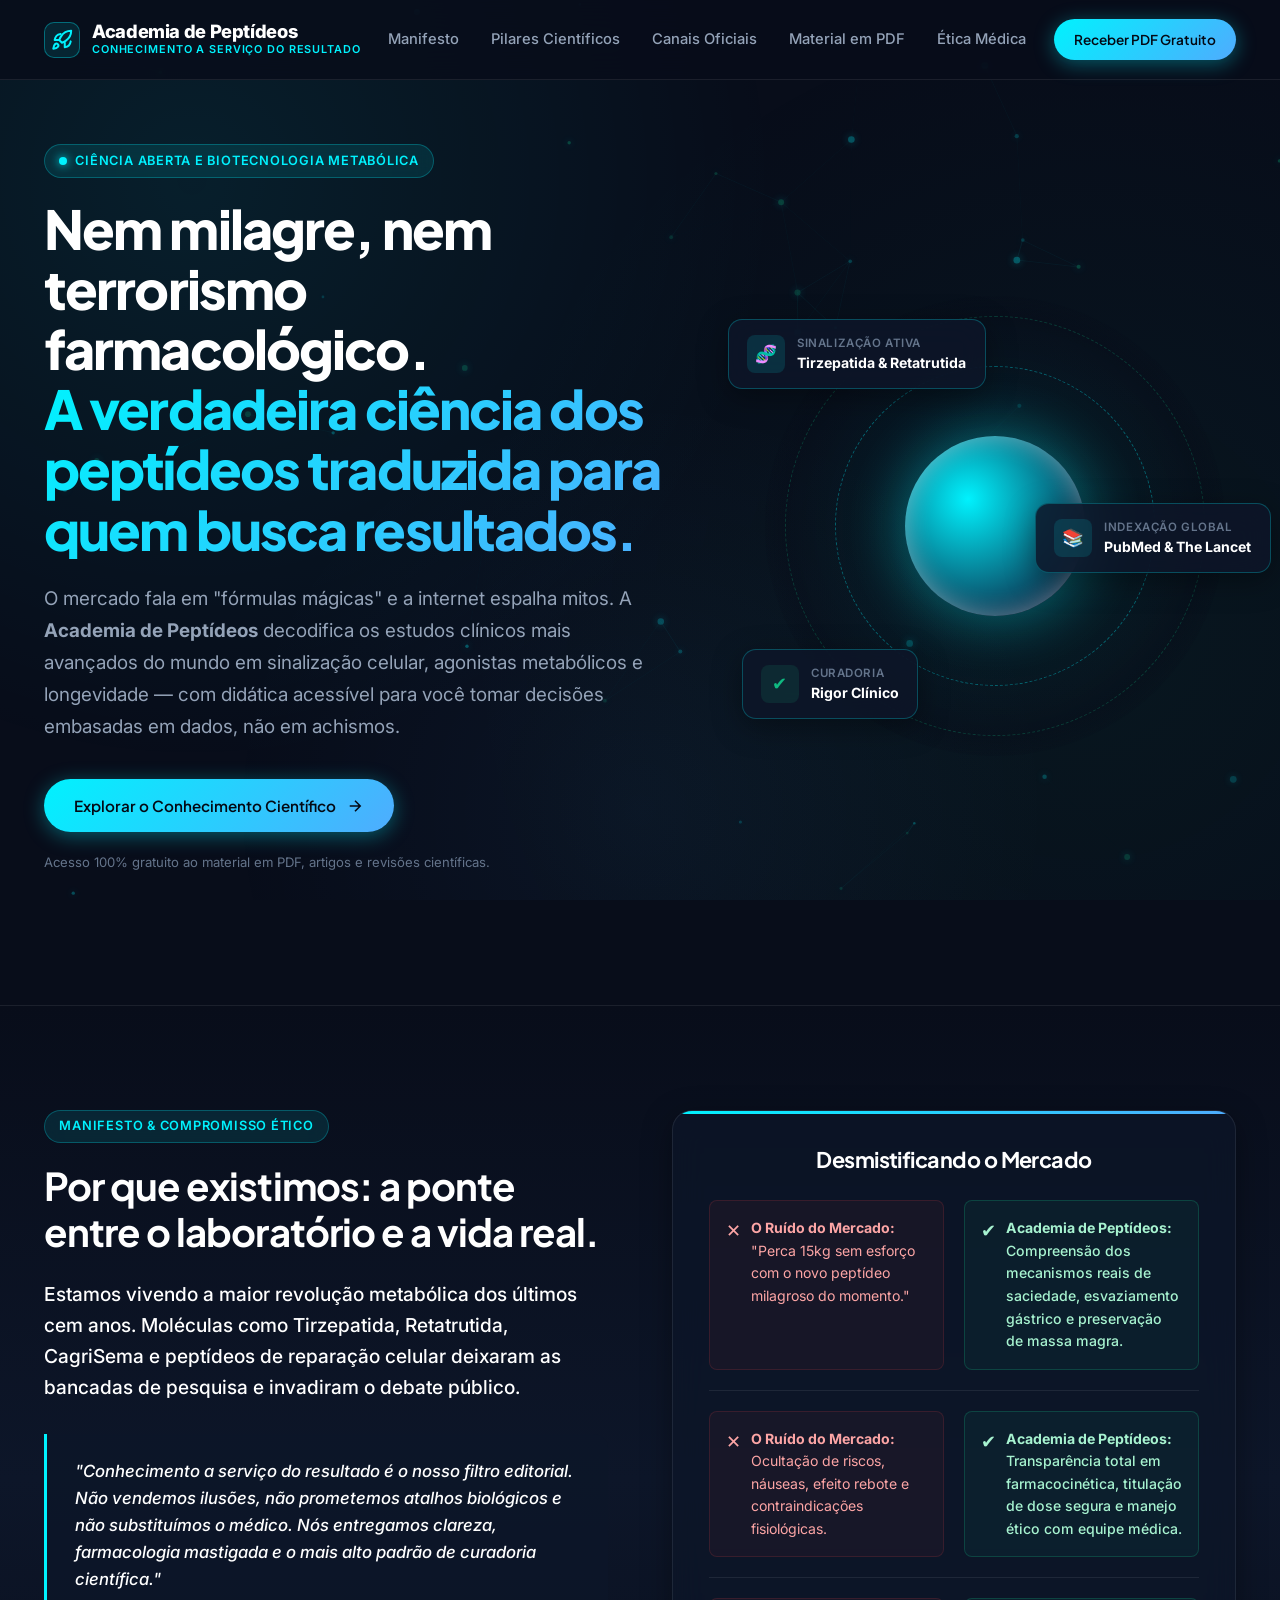
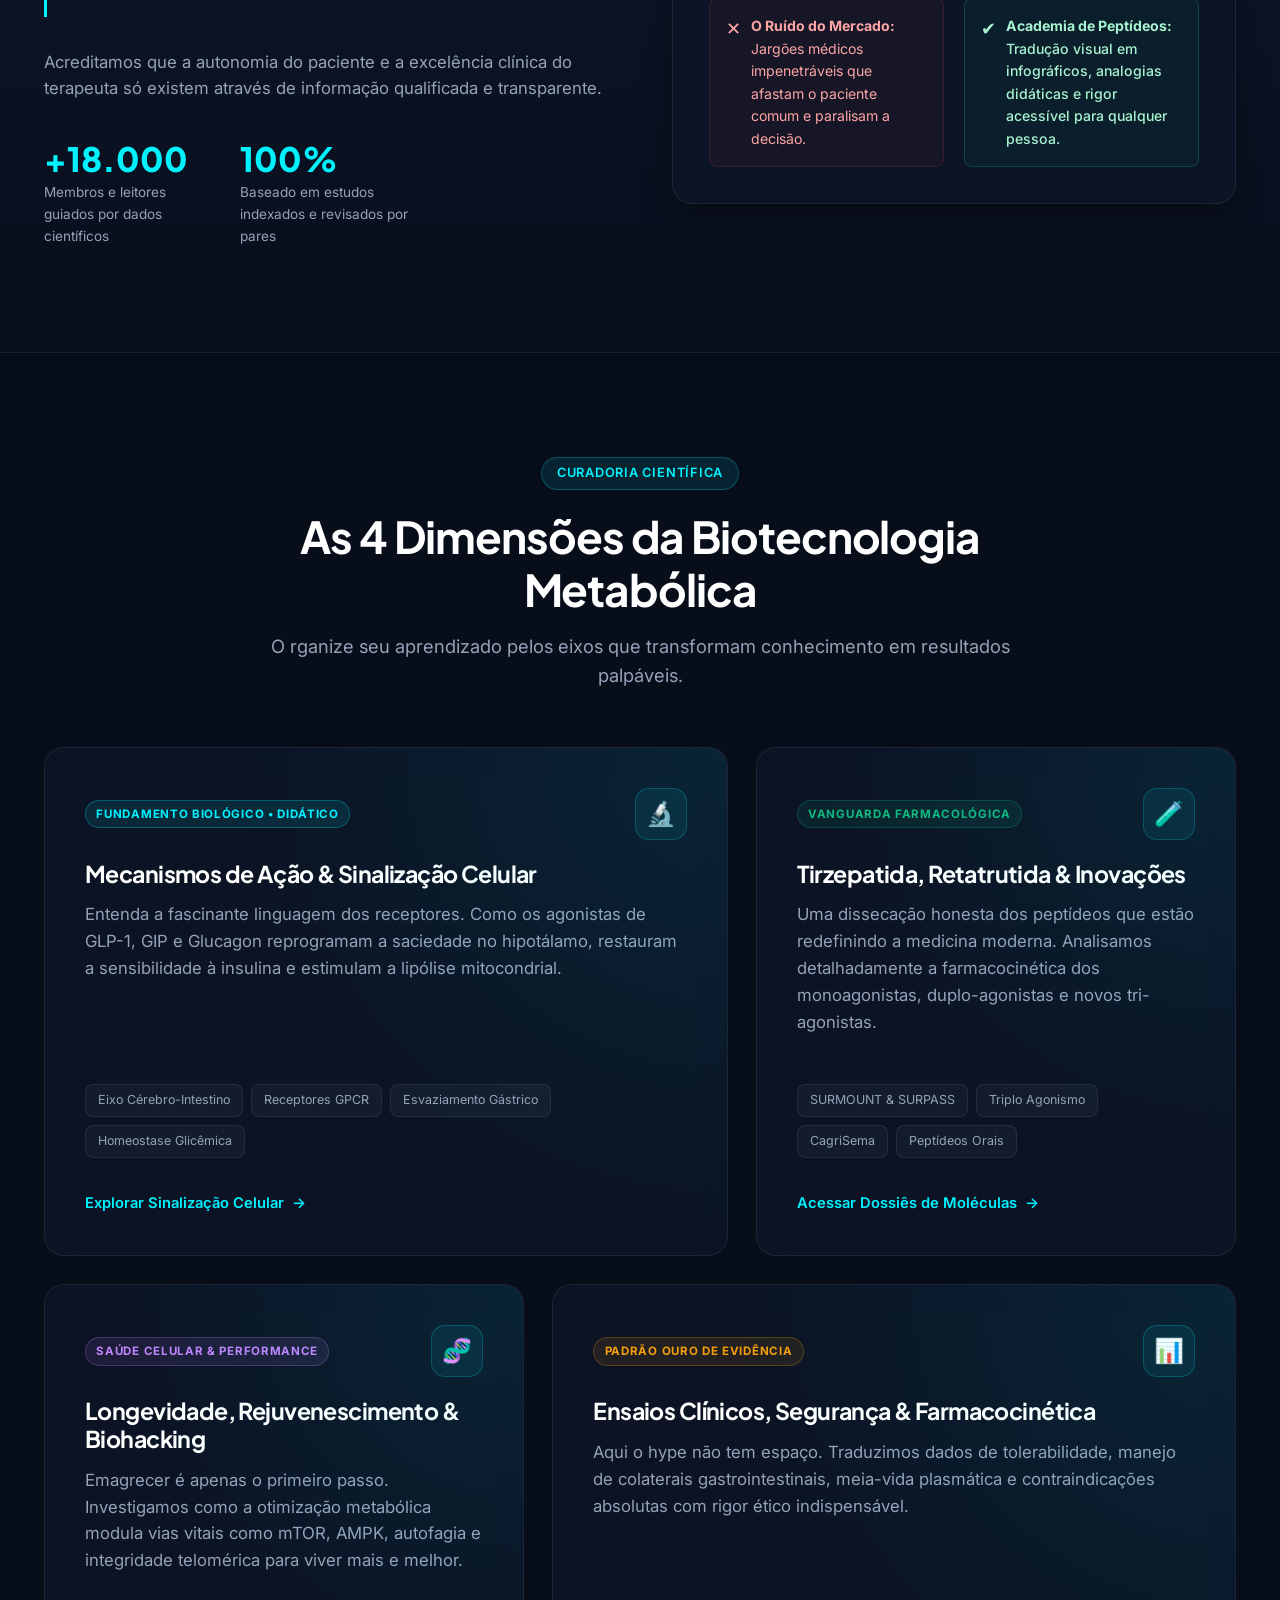
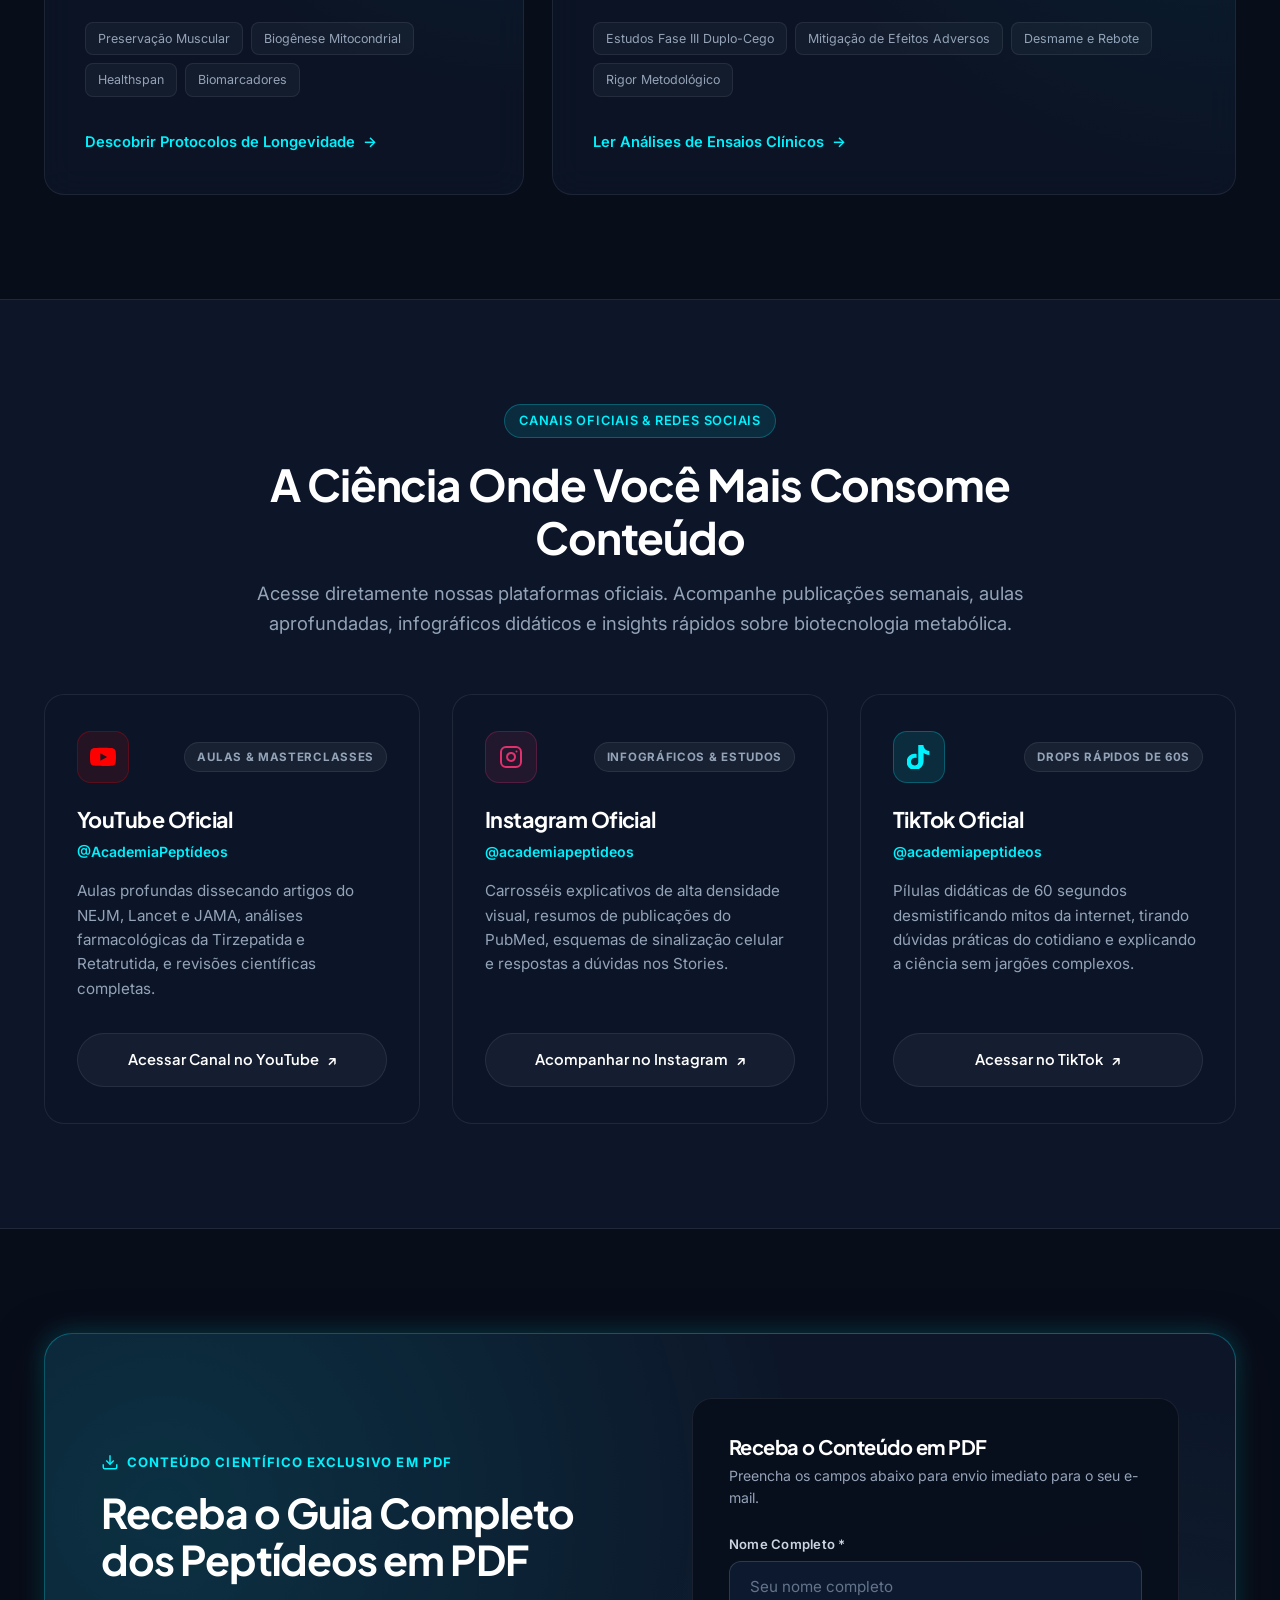
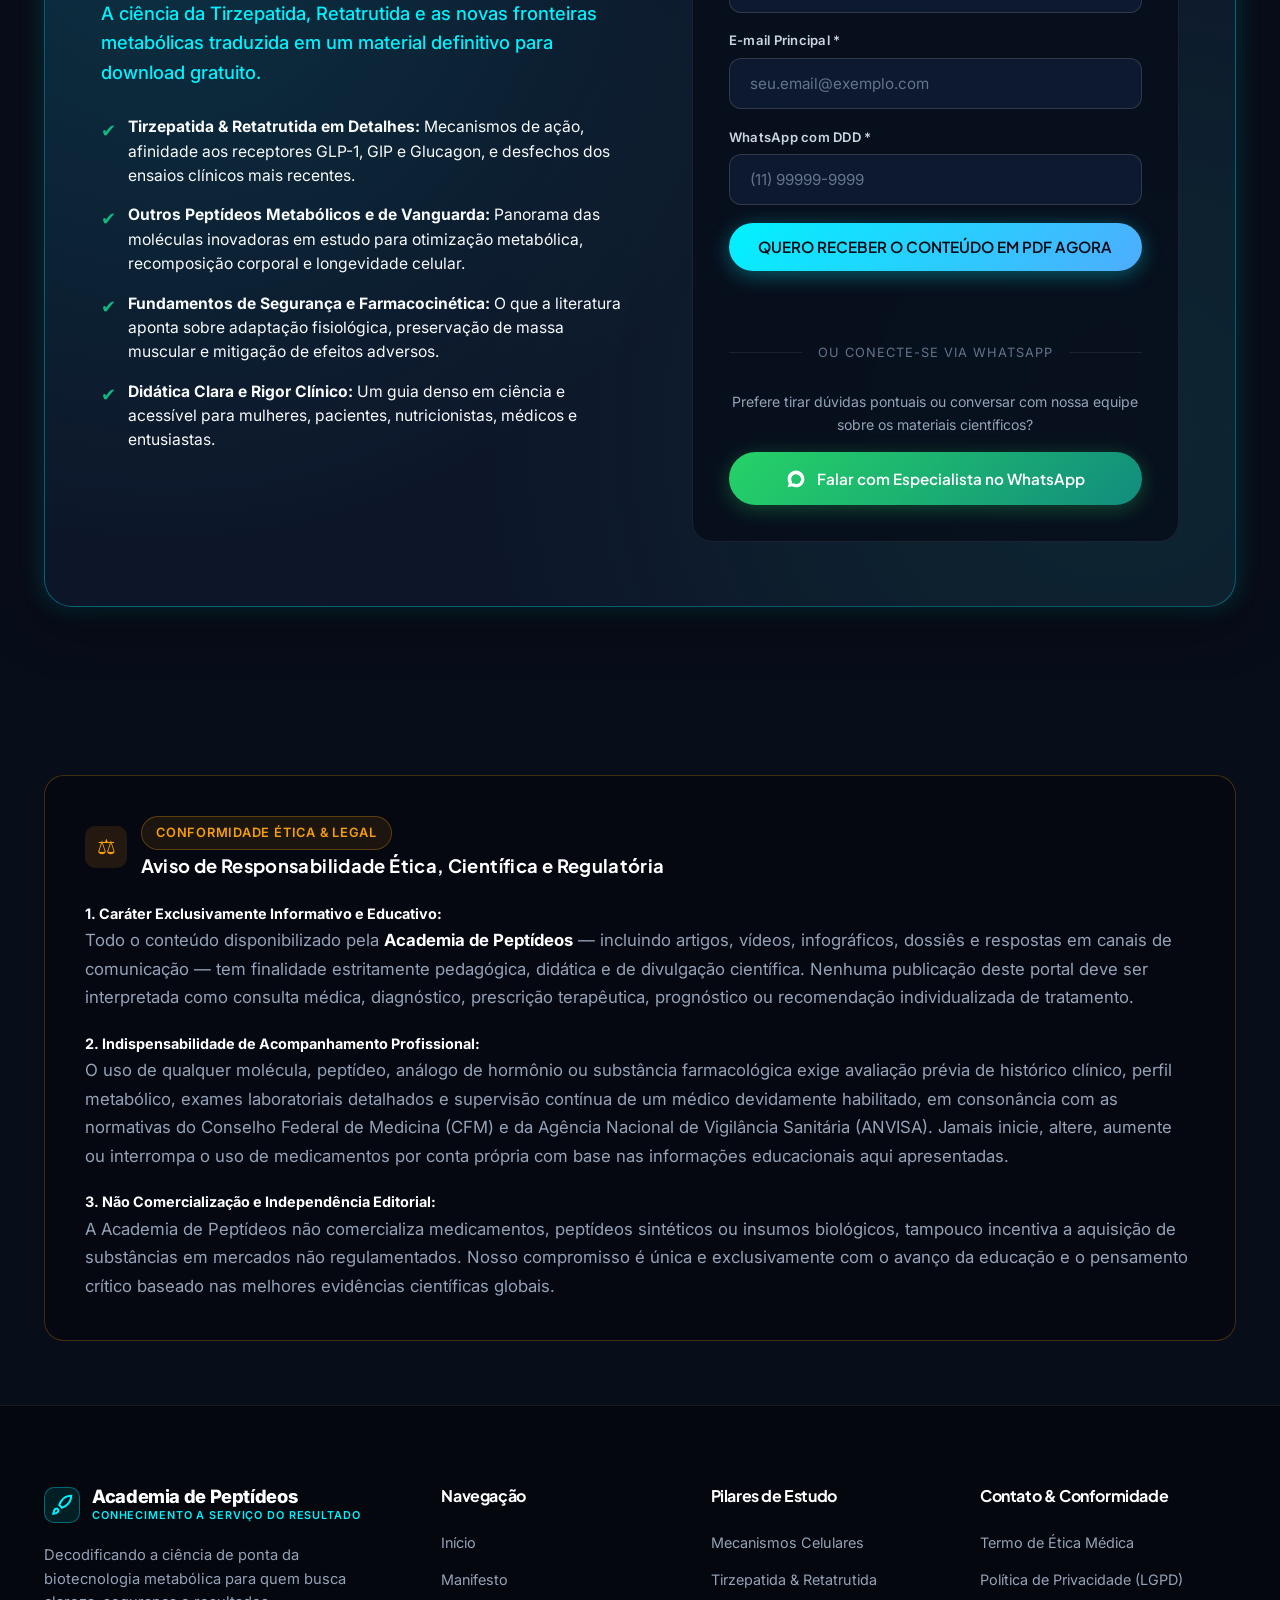
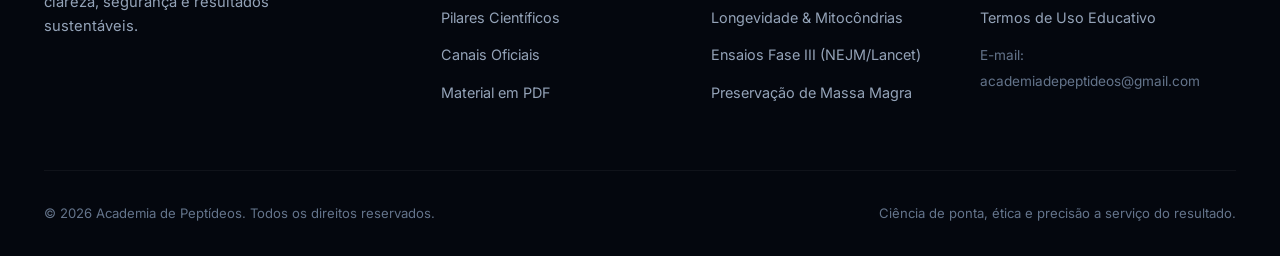
==== index.html @ 47ebe7d5 "feat: add the first version of website" ====
<!DOCTYPE html>
<html lang="pt-BR">

<head>
  <meta charset="UTF-8">
  <meta name="viewport" content="width=device-width, initial-scale=1.0">
  <meta name="description"
    content="Academia de Peptídeos - Conhecimento a serviço do resultado. A mais conceituada plataforma educativa de biotecnologia metabólica, longevidade, sinalização celular e ensaios clínicos da América Latina.">
  <meta name="keywords"
    content="peptídeos, tirzepatida, retatrutida, biotecnologia metabólica, longevidade, biohacking, GLP-1, GIP, emagrecimento saudável, ensaios clínicos">
  <meta name="author" content="Academia de Peptídeos">
  <meta name="robots" content="index, follow">

  <meta property="og:type" content="website">
  <meta property="og:url" content="https://academiadepeptideos.com.br/">
  <meta property="og:title" content="Academia de Peptídeos | Conhecimento a serviço do resultado">
  <meta property="og:description"
    content="Desmistificando a biotecnologia metabólica e longevidade através de dados, ciência rigorosa e didática acessível.">
  <meta property="og:locale" content="pt_BR">

  <title>Academia de Peptídeos | Conhecimento a serviço do resultado</title>

  <link rel="preconnect" href="https://fonts.googleapis.com">
  <link rel="preconnect" href="https://fonts.gstatic.com" crossorigin>
  <link
    href="https://fonts.googleapis.com/css2?family=Inter:wght@300;400;500;600;700&family=Plus+Jakarta+Sans:wght@500;600;700;800&family=Space+Grotesk:wght@500;700&display=swap"
    rel="stylesheet">

  <link rel="stylesheet" href="css/style.css">
</head>

<body>

  <canvas id="molecular-canvas"></canvas>
  <div class="mesh-glow-overlay"></div>


  <header class="site-header" id="header">
    <div class="container header-container">
      <a href="#hero" class="brand-logo" aria-label="Academia de Peptídeos Home">
        <div class="logo-helix">
          <svg width="22" height="22" viewBox="0 0 24 24" fill="none" stroke="currentColor" stroke-width="2.2"
            stroke-linecap="round" stroke-linejoin="round">
            <path d="M4.5 16.5c-1.5 1.26-2 5-2 5s3.74-.5 5-2c.71-.84.7-2.13-.09-2.91a2.18 2.18 0 0 0-2.91-.09z" />
            <path d="m12 15-3-3a22 22 0 0 1 2-3.95A12.88 12.88 0 0 1 22 2c0 2.72-.78 7.5-6 11a22.35 22.35 0 0 1-4 2z" />
            <path d="M9 12H4s.55-3.03 2-4.5c1.45-1.47 4.5-2 4.5-2" />
            <path d="M15 15v5s3.03-.55 4.5-2c1.47-1.45 2-4.5 2-4.5" />
          </svg>
        </div>
        <div class="brand-text">
          <span class="brand-name">Academia de Peptídeos</span>
          <span class="brand-slogan">Conhecimento a serviço do resultado</span>
        </div>
      </a>

      <nav aria-label="Navegação Principal">
        <ul class="nav-links">
          <li><a href="#sobre" class="nav-link">Manifesto</a></li>
          <li><a href="#pilares" class="nav-link">Pilares Científicos</a></li>
          <li><a href="#multicanal" class="nav-link">Canais Oficiais</a></li>
          <li><a href="#conteudo-pdf" class="nav-link">Material em PDF</a></li>
          <li><a href="#disclaimer" class="nav-link">Ética Médica</a></li>
        </ul>
      </nav>

      <div class="header-actions">
        <a href="#conteudo-pdf" class="btn btn-primary btn-sm">Receber PDF Gratuito</a>
        <button class="menu-toggle" aria-label="Abrir Menu de Navegação" aria-expanded="false">☰</button>
      </div>
    </div>
  </header>

  <main id="main-content">
    <section class="hero-section" id="hero">
      <div class="container hero-grid">

        <div class="hero-content">
          <div class="badge">
            <span class="badge-pulse"></span>
            CIÊNCIA ABERTA E BIOTECNOLOGIA METABÓLICA
          </div>

          <h1>
            Nem milagre, nem terrorismo farmacológico.
            <span class="gradient-text">A verdadeira ciência dos peptídeos traduzida para quem busca resultados.</span>
          </h1>

          <p class="hero-subtitle">
            O mercado fala em "fórmulas mágicas" e a internet espalha mitos. A <strong>Academia de Peptídeos</strong>
            decodifica os estudos clínicos mais avançados do mundo em sinalização celular, agonistas metabólicos e
            longevidade — com didática acessível para você tomar decisões embasadas em dados, não em achismos.
          </p>

          <div class="hero-actions">
            <a href="#pilares" class="btn btn-primary">
              Explorar o Conhecimento Científico
              <svg width="18" height="18" viewBox="0 0 24 24" fill="none" stroke="currentColor" stroke-width="2">
                <path d="M5 12h14M12 5l7 7-7 7" />
              </svg>
            </a>
          </div>

          <span class="hero-note">Acesso 100% gratuito ao material em PDF, artigos e revisões científicas.</span>
        </div>

        <div class="hero-visual" aria-hidden="true">
          <div class="molecule-container">
            <div class="core-sphere"></div>
            <div class="orbital-ring ring-1"></div>
            <div class="orbital-ring ring-2"></div>

            <div class="floating-glass-card card-top">
              <div class="card-icon">🧬</div>
              <div class="card-info">
                <span class="card-label">Sinalização Ativa</span>
                <span class="card-val">Tirzepatida & Retatrutida</span>
              </div>
            </div>

            <div class="floating-glass-card card-mid">
              <div class="card-icon emerald">✔</div>
              <div class="card-info">
                <span class="card-label">Curadoria</span>
                <span class="card-val">Rigor Clínico</span>
              </div>
            </div>

            <div class="floating-glass-card card-right">
              <div class="card-icon">📚</div>
              <div class="card-info">
                <span class="card-label">Indexação Global</span>
                <span class="card-val">PubMed & The Lancet</span>
              </div>
            </div>
          </div>
        </div>

      </div>
    </section>

    <section class="about-section" id="sobre">
      <div class="container">

        <div class="about-grid">
          <div class="about-text">
            <div class="badge">MANIFESTO & COMPROMISSO ÉTICO</div>
            <h2>Por que existimos: a ponte entre o laboratório e a vida real.</h2>

            <p class="lead-paragraph">
              Estamos vivendo a maior revolução metabólica dos últimos cem anos. Moléculas como Tirzepatida,
              Retatrutida, CagriSema e peptídeos de reparação celular deixaram as bancadas de pesquisa e invadiram o
              debate público.
            </p>

            <div class="quote-box">
              <p>
                "Conhecimento a serviço do resultado é o nosso filtro editorial. Não vendemos ilusões, não prometemos
                atalhos biológicos e não substituímos o médico. Nós entregamos clareza, farmacologia mastigada e o mais
                alto padrão de curadoria científica."
              </p>
            </div>

            <p>
              Acreditamos que a autonomia do paciente e a excelência clínica do terapeuta só existem através
              de informação qualificada e transparente.
            </p>

            <div class="stats-row">
              <div class="stat-item">
                <span class="stat-num">+18.000</span>
                <span class="stat-desc">Membros e leitores guiados por dados científicos</span>
              </div>
              <div class="stat-item">
                <span class="stat-num">100%</span>
                <span class="stat-desc">Baseado em estudos indexados e revisados por pares</span>
              </div>
            </div>
          </div>

          <div class="comparison-card">
            <h3>Desmistificando o Mercado</h3>

            <div class="comparison-table">
              <div class="comparison-row">
                <div class="comp-col-bad">
                  <span class="comp-icon">✕</span>
                  <span><strong>O Ruído do Mercado:</strong> "Perca 15kg sem esforço com o novo peptídeo milagroso do
                    momento."</span>
                </div>
                <div class="comp-col-good">
                  <span class="comp-icon">✔</span>
                  <span><strong>Academia de Peptídeos:</strong> Compreensão dos mecanismos reais de saciedade,
                    esvaziamento gástrico e preservação de massa magra.</span>
                </div>
              </div>

              <div class="comparison-row">
                <div class="comp-col-bad">
                  <span class="comp-icon">✕</span>
                  <span><strong>O Ruído do Mercado:</strong> Ocultação de riscos, náuseas, efeito rebote e
                    contraindicações fisiológicas.</span>
                </div>
                <div class="comp-col-good">
                  <span class="comp-icon">✔</span>
                  <span><strong>Academia de Peptídeos:</strong> Transparência total em farmacocinética, titulação de
                    dose segura e manejo ético com equipe médica.</span>
                </div>
              </div>

              <div class="comparison-row">
                <div class="comp-col-bad">
                  <span class="comp-icon">✕</span>
                  <span><strong>O Ruído do Mercado:</strong> Jargões médicos impenetráveis que afastam o paciente comum
                    e paralisam a decisão.</span>
                </div>
                <div class="comp-col-good">
                  <span class="comp-icon">✔</span>
                  <span><strong>Academia de Peptídeos:</strong> Tradução visual em infográficos, analogias didáticas e
                    rigor acessível para qualquer pessoa.</span>
                </div>
              </div>
            </div>
          </div>
        </div>

      </div>
    </section>

    <section class="pillars-section" id="pilares">
      <div class="container">

        <div class="section-header">
          <div class="badge">CURADORIA CIENTÍFICA</div>
          <h2>As 4 Dimensões da Biotecnologia Metabólica</h2>
          <p>O rganize seu aprendizado pelos eixos que transformam conhecimento em resultados palpáveis.</p>
        </div>

        <div class="bento-grid">

          <div class="pillar-card card-large-1" data-pillar="1" tabindex="0" role="button"
            aria-label="Abrir detalhes do Pilar 1">
            <div class="pillar-header">
              <div class="pillar-meta">
                <span class="pillar-tag teal">Fundamento Biológico • Didático</span>
                <div class="pillar-icon-box">🔬</div>
              </div>
              <h3>Mecanismos de Ação & Sinalização Celular</h3>
              <p>Entenda a fascinante linguagem dos receptores. Como os agonistas de GLP-1, GIP e Glucagon reprogramam a
                saciedade no hipotálamo, restauram a sensibilidade à insulina e estimulam a lipólise mitocondrial.</p>
            </div>
            <div>
              <ul class="pillar-topics">
                <li>Eixo Cérebro-Intestino</li>
                <li>Receptores GPCR</li>
                <li>Esvaziamento Gástrico</li>
                <li>Homeostase Glicêmica</li>
              </ul>
              <div class="pillar-action">Explorar Sinalização Celular <span>→</span></div>
            </div>
          </div>

          <div class="pillar-card card-large-2" data-pillar="2" tabindex="0" role="button"
            aria-label="Abrir detalhes do Pilar 2">
            <div class="pillar-header">
              <div class="pillar-meta">
                <span class="pillar-tag emerald">Vanguarda Farmacológica</span>
                <div class="pillar-icon-box">🧪</div>
              </div>
              <h3>Tirzepatida, Retatrutida & Inovações</h3>
              <p>Uma dissecação honesta dos peptídeos que estão redefinindo a medicina moderna. Analisamos
                detalhadamente a farmacocinética dos monoagonistas, duplo-agonistas e novos tri-agonistas.</p>
            </div>
            <div>
              <ul class="pillar-topics">
                <li>SURMOUNT & SURPASS</li>
                <li>Triplo Agonismo</li>
                <li>CagriSema</li>
                <li>Peptídeos Orais</li>
              </ul>
              <div class="pillar-action">Acessar Dossiês de Moléculas <span>→</span></div>
            </div>
          </div>

          <div class="pillar-card card-large-3" data-pillar="3" tabindex="0" role="button"
            aria-label="Abrir detalhes do Pilar 3">
            <div class="pillar-header">
              <div class="pillar-meta">
                <span class="pillar-tag purple">Saúde Celular & Performance</span>
                <div class="pillar-icon-box">🧬</div>
              </div>
              <h3>Longevidade, Rejuvenescimento & Biohacking</h3>
              <p>Emagrecer é apenas o primeiro passo. Investigamos como a otimização metabólica modula vias vitais como
                mTOR, AMPK, autofagia e integridade telomérica para viver mais e melhor.</p>
            </div>
            <div>
              <ul class="pillar-topics">
                <li>Preservação Muscular</li>
                <li>Biogênese Mitocondrial</li>
                <li>Healthspan</li>
                <li>Biomarcadores</li>
              </ul>
              <div class="pillar-action">Descobrir Protocolos de Longevidade <span>→</span></div>
            </div>
          </div>

          <div class="pillar-card card-large-4" data-pillar="4" tabindex="0" role="button"
            aria-label="Abrir detalhes do Pilar 4">
            <div class="pillar-header">
              <div class="pillar-meta">
                <span class="pillar-tag amber">Padrão Ouro de Evidência</span>
                <div class="pillar-icon-box">📊</div>
              </div>
              <h3>Ensaios Clínicos, Segurança & Farmacocinética</h3>
              <p>Aqui o hype não tem espaço. Traduzimos dados de tolerabilidade, manejo de colaterais gastrointestinais,
                meia-vida plasmática e contraindicações absolutas com rigor ético indispensável.</p>
            </div>
            <div>
              <ul class="pillar-topics">
                <li>Estudos Fase III Duplo-Cego</li>
                <li>Mitigação de Efeitos Adversos</li>
                <li>Desmame e Rebote</li>
                <li>Rigor Metodológico</li>
              </ul>
              <div class="pillar-action">Ler Análises de Ensaios Clínicos <span>→</span></div>
            </div>
          </div>

        </div>

      </div>
    </section>


    <section class="multichannel-section" id="multicanal">
      <div class="container">

        <div class="section-header">
          <div class="badge">CANAIS OFICIAIS & REDES SOCIAIS</div>
          <h2>A Ciência Onde Você Mais Consome Conteúdo</h2>
          <p>Acesse diretamente nossas plataformas oficiais. Acompanhe publicações semanais, aulas aprofundadas, infográficos didáticos e insights rápidos sobre biotecnologia metabólica.</p>
        </div>

        <div class="social-channels-grid">

          <!-- Canal 1: YouTube -->
          <div class="social-channel-card card-yt">
            <div>
              <div class="channel-card-header">
                <div class="channel-icon-wrapper">
                  <svg width="26" height="26" viewBox="0 0 24 24" fill="currentColor">
                    <path d="M23.498 6.186a3.016 3.016 0 0 0-2.122-2.136C19.505 3.545 12 3.545 12 3.545s-7.505 0-9.377.505A3.017 3.017 0 0 0 .502 6.186C0 8.07 0 12 0 12s0 3.93.502 5.814a3.016 3.016 0 0 0 2.122 2.136c1.871.505 9.376.505 9.376.505s7.505 0 9.377-.505a3.015 3.015 0 0 0 2.122-2.136C24 15.93 24 12 24 12s0-3.93-.502-5.814zM9.545 15.568V8.432L15.818 12l-6.273 3.568z"/>
                  </svg>
                </div>
                <span class="channel-tag">Aulas & Masterclasses</span>
              </div>
              <div class="channel-card-body">
                <h3>YouTube Oficial</h3>
                <span class="channel-handle">@AcademiaPeptídeos</span>
                <p class="channel-desc">Aulas profundas dissecando artigos do NEJM, Lancet e JAMA, análises farmacológicas da Tirzepatida e Retatrutida, e revisões científicas completas.</p>
              </div>
            </div>
            <a href="https://www.youtube.com/@AcademiaPept%C3%ADdeos" target="_blank" rel="noopener noreferrer" class="btn-channel" aria-label="Acessar Canal Oficial da Academia de Peptídeos no YouTube">
              Acessar Canal no YouTube <span>↗</span>
            </a>
          </div>

          <!-- Canal 2: Instagram -->
          <div class="social-channel-card card-ig">
            <div>
              <div class="channel-card-header">
                <div class="channel-icon-wrapper">
                  <svg width="24" height="24" viewBox="0 0 24 24" fill="none" stroke="currentColor" stroke-width="2" stroke-linecap="round" stroke-linejoin="round">
                    <rect width="20" height="20" x="2" y="2" rx="5" ry="5"/>
                    <path d="M16 11.37A4 4 0 1 1 12.63 8 4 4 0 0 1 16 11.37z"/>
                    <line x1="17.5" x2="17.51" y1="6.5" y2="6.5"/>
                  </svg>
                </div>
                <span class="channel-tag">Infográficos & Estudos</span>
              </div>
              <div class="channel-card-body">
                <h3>Instagram Oficial</h3>
                <span class="channel-handle">@academiapeptideos</span>
                <p class="channel-desc">Carrosséis explicativos de alta densidade visual, resumos de publicações do PubMed, esquemas de sinalização celular e respostas a dúvidas nos Stories.</p>
              </div>
            </div>
            <a href="https://www.instagram.com/academiapeptideos/" target="_blank" rel="noopener noreferrer" class="btn-channel" aria-label="Seguir Perfil Oficial no Instagram">
              Acompanhar no Instagram <span>↗</span>
            </a>
          </div>

          <!-- Canal 3: TikTok -->
          <div class="social-channel-card card-tk">
            <div>
              <div class="channel-card-header">
                <div class="channel-icon-wrapper">
                  <svg width="24" height="24" viewBox="0 0 24 24" fill="currentColor">
                    <path d="M12.525.02c1.31-.02 2.61-.01 3.91-.02.08 1.53.63 3.09 1.75 4.17 1.12 1.11 2.7 1.62 4.24 1.79v4.03c-1.44-.05-2.89-.35-4.2-.97-.57-.26-1.1-.59-1.62-.97v7.87c.01 2.44-.92 4.88-2.67 6.6-1.92 1.9-4.7 2.87-7.44 2.45-3.09-.45-5.74-2.73-6.6-5.73-.9-3.08.06-6.49 2.42-8.58 1.95-1.74 4.74-2.4 7.27-1.71v4.13c-1.3-.4-2.74-.23-3.87.5-1.12.72-1.8 2-1.75 3.33.05 1.34.82 2.56 2.02 3.16 1.25.62 2.8.53 3.95-.27.81-.56 1.3-1.48 1.31-2.46V.02h-.47z"/>
                  </svg>
                </div>
                <span class="channel-tag">Drops Rápidos de 60s</span>
              </div>
              <div class="channel-card-body">
                <h3>TikTok Oficial</h3>
                <span class="channel-handle">@academiapeptideos</span>
                <p class="channel-desc">Pílulas didáticas de 60 segundos desmistificando mitos da internet, tirando dúvidas práticas do cotidiano e explicando a ciência sem jargões complexos.</p>
              </div>
            </div>
            <a href="https://www.tiktok.com/@academiapeptideos" target="_blank" rel="noopener noreferrer" class="btn-channel" aria-label="Acessar Canal Oficial no TikTok">
              Acessar no TikTok <span>↗</span>
            </a>
          </div>

        </div>

      </div>
    </section>


    <section class="lead-section" id="conteudo-pdf">
      <div class="container">

        <div class="lead-box-container">
          <div class="lead-grid">

            <div class="lead-copy">
              <div class="lead-header-badge">
                <svg width="18" height="18" viewBox="0 0 24 24" fill="none" stroke="currentColor" stroke-width="2">
                  <path d="M21 15v4a2 2 0 0 1-2 2H5a2 2 0 0 1-2-2v-4" />
                  <polyline points="7 10 12 15 17 10" />
                  <line x1="12" y1="15" x2="12" y2="3" />
                </svg>
                CONTEÚDO CIENTÍFICO EXCLUSIVO EM PDF
              </div>

              <h2>Receba o Guia Completo dos Peptídeos em PDF</h2>
              <p class="lead-copy-sub">A ciência da Tirzepatida, Retatrutida e as novas fronteiras metabólicas traduzida em um material definitivo para download gratuito.</p>

              <ul class="lead-bullets">
                <li>
                  <span class="bullet-check">✔</span>
                  <span><strong>Tirzepatida & Retatrutida em Detalhes:</strong> Mecanismos de ação, afinidade aos receptores GLP-1, GIP e Glucagon, e desfechos dos ensaios clínicos mais recentes.</span>
                </li>
                <li>
                  <span class="bullet-check">✔</span>
                  <span><strong>Outros Peptídeos Metabólicos e de Vanguarda:</strong> Panorama das moléculas inovadoras em estudo para otimização metabólica, recomposição corporal e longevidade celular.</span>
                </li>
                <li>
                  <span class="bullet-check">✔</span>
                  <span><strong>Fundamentos de Segurança e Farmacocinética:</strong> O que a literatura aponta sobre adaptação fisiológica, preservação de massa muscular e mitigação de efeitos adversos.</span>
                </li>
                <li>
                  <span class="bullet-check">✔</span>
                  <span><strong>Didática Clara e Rigor Clínico:</strong> Um guia denso em ciência e acessível para mulheres, pacientes, nutricionistas, médicos e entusiastas.</span>
                </li>
              </ul>
            </div>

            <div class="lead-form-side">
              <div class="form-wrapper">
                <h3>Receba o Conteúdo em PDF</h3>
                <p>Preencha os campos abaixo para envio imediato para o seu e-mail.</p>

                <form id="mailchimp-lead-form" class="mailchimp-form" action="" method="POST" novalidate>
                  
                  <div class="input-group">
                    <label for="lead-name" class="input-label">Nome Completo *</label>
                    <input 
                      type="text" 
                      name="NOME" 
                      id="lead-name" 
                      class="input-field"
                      placeholder="Seu nome completo" 
                      required 
                      autocomplete="name">
                  </div>

                  <div class="input-group">
                    <label for="lead-email" class="input-label">E-mail Principal *</label>
                    <input 
                      type="email" 
                      name="EMAIL" 
                      id="lead-email" 
                      class="input-field"
                      placeholder="seu.email@exemplo.com" 
                      required 
                      autocomplete="email">
                  </div>

                  <div class="input-group">
                    <label for="lead-whatsapp" class="input-label">WhatsApp com DDD *</label>
                    <input 
                      type="tel" 
                      name="WHATSAPP" 
                      id="lead-whatsapp" 
                      class="input-field"
                      placeholder="(11) 99999-9999" 
                      required 
                      autocomplete="tel" 
                      maxlength="15">
                  </div>

                  <button type="submit" id="lead-submit-btn" class="btn btn-primary" style="width: 100%;">
                    QUERO RECEBER O CONTEÚDO EM PDF AGORA
                  </button>

                  <div id="form-feedback" class="form-feedback" role="alert" aria-live="polite"></div>
                </form>

                <div class="split-divider">
                  <span>OU CONECTE-SE VIA WHATSAPP</span>
                </div>

                <div class="whatsapp-box">
                  <p>Prefere tirar dúvidas pontuais ou conversar com nossa equipe sobre os materiais científicos?</p>
                  <a href="https://wa.me/5511915144268?text=Ol%C3%A1!%20Vim%20pelo%20site%20da%20Academia%20de%20Pept%C3%ADdeos%20e%20gostaria%20de%20receber%20o%20conte%C3%BAdo%20em%20PDF%20e%20tirar%20algumas%20d%C3%BAvidas."
                    class="btn btn-whatsapp js-whatsapp-trigger" data-phone="5511915144268"
                    data-msg="Olá! Vim pelo site da Academia de Peptídeos e gostaria de receber o conteúdo exclusivo em PDF e falar com um especialista."
                    target="_blank" rel="noopener noreferrer" style="width: 100%;">
                    <svg width="20" height="20" viewBox="0 0 24 24" fill="currentColor">
                      <path
                        d="M12.031 6.172c-3.181 0-5.767 2.586-5.768 5.766-.001 1.298.38 2.27 1.019 3.287l-.711 2.598 2.669-.699c.969.585 1.961.914 3.013.914h.001c3.181 0 5.767-2.586 5.768-5.766 0-3.18-2.586-5.766-5.768-5.766zm9.969 5.766c0 5.514-4.486 10-10 10-1.748 0-3.385-.453-4.819-1.246l-5.181 1.356 1.378-5.039c-.902-1.498-1.41-3.238-1.41-5.071 0-5.514 4.486-10 10-10s10 4.486 10 10z" />
                    </svg>
                    Falar com Especialista no WhatsApp
                  </a>
                </div>

              </div>
            </div>

          </div>
        </div>

      </div>
    </section>

    <section class="disclaimer-section" id="disclaimer">
      <div class="container">

        <div class="disclaimer-card">
          <div class="disclaimer-header">
            <div class="disclaimer-icon">⚖</div>
            <div>
              <span class="badge"
                style="margin-bottom: 0.35rem; color: var(--accent-amber); border-color: rgba(245,158,11,0.3); background: rgba(245,158,11,0.1);">CONFORMIDADE
                ÉTICA & LEGAL</span>
              <h3>Aviso de Responsabilidade Ética, Científica e Regulatória</h3>
            </div>
          </div>

          <div class="disclaimer-body">
            <div class="disclaimer-item">
              <strong>1. Caráter Exclusivamente Informativo e Educativo:</strong>
              <p>Todo o conteúdo disponibilizado pela <strong>Academia de Peptídeos</strong> — incluindo artigos,
                vídeos, infográficos, dossiês e respostas em canais de comunicação — tem finalidade estritamente
                pedagógica, didática e de divulgação científica. Nenhuma publicação deste portal deve ser interpretada
                como consulta médica, diagnóstico, prescrição terapêutica, prognóstico ou recomendação individualizada
                de tratamento.</p>
            </div>

            <div class="disclaimer-item">
              <strong>2. Indispensabilidade de Acompanhamento Profissional:</strong>
              <p>O uso de qualquer molécula, peptídeo, análogo de hormônio ou substância farmacológica exige avaliação
                prévia de histórico clínico, perfil metabólico, exames laboratoriais detalhados e supervisão contínua de
                um médico devidamente habilitado, em consonância com as normativas do Conselho Federal de Medicina (CFM)
                e da Agência Nacional de Vigilância Sanitária (ANVISA). Jamais inicie, altere, aumente ou interrompa o
                uso de medicamentos por conta própria com base nas informações educacionais aqui apresentadas.</p>
            </div>

            <div class="disclaimer-item">
              <strong>3. Não Comercialização e Independência Editorial:</strong>
              <p>A Academia de Peptídeos não comercializa medicamentos, peptídeos sintéticos ou insumos biológicos,
                tampouco incentiva a aquisição de substâncias em mercados não regulamentados. Nosso compromisso é única
                e exclusivamente com o avanço da educação e o pensamento crítico baseado nas melhores evidências
                científicas globais.</p>
            </div>
          </div>
        </div>

      </div>
    </section>
  </main>


  <footer class="site-footer">
    <div class="container">
      <div class="footer-grid">

        <div class="footer-brand">
          <div class="brand-logo">
            <div class="logo-helix">
              <svg width="22" height="22" viewBox="0 0 24 24" fill="none" stroke="currentColor" stroke-width="2.2">
                <path d="M4.5 16.5c-1.5 1.26-2 5-2 5s3.74-.5 5-2c.71-.84.7-2.13-.09-2.91a2.18 2.18 0 0 0-2.91-.09z" />
                <path
                  d="m12 15-3-3a22 22 0 0 1 2-3.95A12.88 12.88 0 0 1 22 2c0 2.72-.78 7.5-6 11a22.35 22.35 0 0 1-4 2z" />
              </svg>
            </div>
            <div class="brand-text">
              <span class="brand-name">Academia de Peptídeos</span>
              <span class="brand-slogan">Conhecimento a serviço do resultado</span>
            </div>
          </div>
          <p>Decodificando a ciência de ponta da biotecnologia metabólica para quem busca clareza, segurança e
            resultados sustentáveis.</p>
        </div>

        <div class="footer-col">
          <h4>Navegação</h4>
          <ul class="footer-links">
            <li><a href="#hero">Início</a></li>
            <li><a href="#sobre">Manifesto</a></li>
            <li><a href="#pilares">Pilares Científicos</a></li>
            <li><a href="#multicanal">Canais Oficiais</a></li>
            <li><a href="#conteudo-pdf">Material em PDF</a></li>
          </ul>
        </div>

        <div class="footer-col">
          <h4>Pilares de Estudo</h4>
          <ul class="footer-links">
            <li><a href="#pilares">Mecanismos Celulares</a></li>
            <li><a href="#pilares">Tirzepatida & Retatrutida</a></li>
            <li><a href="#pilares">Longevidade & Mitocôndrias</a></li>
            <li><a href="#pilares">Ensaios Fase III (NEJM/Lancet)</a></li>
            <li><a href="#pilares">Preservação de Massa Magra</a></li>
          </ul>
        </div>

        <div class="footer-col">
          <h4>Contato & Conformidade</h4>
          <ul class="footer-links">
            <li><a href="#disclaimer">Termo de Ética Médica</a></li>
            <li><a href="termos.html#privacidade">Política de Privacidade (LGPD)</a></li>
            <li><a href="termos.html#termos">Termos de Uso Educativo</a></li>
            <li><span style="font-size: 0.85rem; color: var(--text-muted);">E-mail:
                academiadepeptideos@gmail.com</span></li>
          </ul>
        </div>

      </div>

      <div class="footer-bottom">
        <div>
          © 2026 Academia de Peptídeos. Todos os direitos reservados.
        </div>
        <div>
          Ciência de ponta, ética e precisão a serviço do resultado.
        </div>
      </div>
    </div>
  </footer>

  <div class="modal-overlay" id="pillar-detail-modal" role="dialog" aria-modal="true"
    aria-labelledby="pillar-modal-title">
    <div class="modal-container">
      <button class="modal-close-btn" id="close-pillar-btn" aria-label="Fechar Detalhes">✕</button>
      <div class="modal-content-body">
        <span class="badge" id="pillar-modal-badge" style="margin-bottom: 0.75rem;">CURADORIA CIENTÍFICA</span>
        <h3 id="pillar-modal-title" style="color: #fff; margin-bottom: 1rem;">Título do Pilar</h3>
        <div id="pillar-modal-content" style="color: var(--text-secondary); line-height: 1.7; font-size: 0.95rem;">
        </div>
      </div>
    </div>
  </div>

  <script src="js/main.js"></script>
</body>

</html>
---- css/style.css ----
/* ==========================================================================
   ACADEMIA DE PEPTÍDEOS - DESIGN SYSTEM & ESTILOS PRINCIPAIS
   Slogan: "Conhecimento a serviço do resultado"
   Estética: Biotecnologia de Alta Performance, Clínica & Futurista
   ========================================================================== */

/* --- Variáveis e Tokens de Design --- */
:root {
  /* Cores de Fundo e Superfície */
  --bg-primary: #080d1a;
  --bg-secondary: #0d1629;
  --bg-tertiary: #121e38;
  --bg-card: rgba(13, 22, 41, 0.75);
  --bg-glass: rgba(18, 30, 56, 0.55);
  --bg-glass-hover: rgba(26, 42, 78, 0.7);

  /* Cores de Destaque e Acentos */
  --accent-cyan: #00f2fe;
  --accent-cyan-glow: rgba(0, 242, 254, 0.35);
  --accent-blue: #4facfe;
  --accent-emerald: #10b981;
  --accent-emerald-glow: rgba(16, 185, 129, 0.25);
  --accent-amber: #f59e0b;
  --accent-purple: #8b5cf6;

  /* Gradientes */
  --grad-cyan-blue: linear-gradient(135deg, #00f2fe 0%, #4facfe 100%);
  --grad-emerald-cyan: linear-gradient(135deg, #10b981 0%, #00f2fe 100%);
  --grad-card-border: linear-gradient(135deg, rgba(0, 242, 254, 0.3), rgba(255, 255, 255, 0.05), rgba(16, 185, 129, 0.2));
  --grad-hero-glow: radial-gradient(circle at 50% -20%, rgba(0, 242, 254, 0.15), transparent 70%);

  /* Tipografia & Textos */
  --text-primary: #f8fafc;
  --text-secondary: #94a3b8;
  --text-muted: #64748b;
  --text-highlight: #ffffff;

  /* Bordas & Sombras */
  --border-subtle: rgba(255, 255, 255, 0.08);
  --border-focus: rgba(0, 242, 254, 0.5);
  --shadow-sm: 0 4px 12px rgba(0, 0, 0, 0.2);
  --shadow-md: 0 8px 30px rgba(0, 0, 0, 0.35);
  --shadow-glow: 0 0 25px rgba(0, 242, 254, 0.25);
  --shadow-emerald-glow: 0 0 25px rgba(16, 185, 129, 0.25);

  /* Geometria e Transições */
  --radius-sm: 8px;
  --radius-md: 14px;
  --radius-lg: 20px;
  --radius-full: 9999px;
  --transition-fast: 0.2s cubic-bezier(0.4, 0, 0.2, 1);
  --transition-smooth: 0.35s cubic-bezier(0.16, 1, 0.3, 1);

  /* Layout */
  --max-width: 1240px;
  --header-height: 80px;
}

/* --- Reset e Configurações Globais --- */
*, *::before, *::after {
  box-sizing: border-box;
  margin: 0;
  padding: 0;
}

html {
  font-size: 16px;
  scroll-behavior: smooth;
  scroll-padding-top: var(--header-height);
  -webkit-font-smoothing: antialiased;
  -moz-osx-font-smoothing: grayscale;
}

body {
  font-family: 'Inter', -apple-system, BlinkMacSystemFont, 'Segoe UI', Roboto, sans-serif;
  background-color: var(--bg-primary);
  color: var(--text-primary);
  line-height: 1.6;
  overflow-x: hidden;
  position: relative;
  min-height: 100vh;
}

/* Fundo Dinâmico com Mesh de Gradiente e Canvas */
#molecular-canvas {
  position: fixed;
  top: 0;
  left: 0;
  width: 100%;
  height: 100%;
  pointer-events: none;
  z-index: 0;
  opacity: 0.45;
}

.mesh-glow-overlay {
  position: fixed;
  top: 0;
  left: 0;
  width: 100%;
  height: 100%;
  background: 
    radial-gradient(circle at 15% 20%, rgba(0, 242, 254, 0.08) 0%, transparent 45%),
    radial-gradient(circle at 85% 70%, rgba(16, 185, 129, 0.06) 0%, transparent 50%),
    radial-gradient(circle at 50% 90%, rgba(79, 172, 254, 0.05) 0%, transparent 40%);
  pointer-events: none;
  z-index: 0;
}

/* --- Container e Estruturas --- */
.container {
  width: 100%;
  max-width: var(--max-width);
  margin: 0 auto;
  padding: 0 1.5rem;
  position: relative;
  z-index: 1;
}

section {
  padding: 6.5rem 0;
  position: relative;
  z-index: 1;
}

/* --- Tipografia --- */
h1, h2, h3, h4, h5, h6 {
  font-family: 'Plus Jakarta Sans', sans-serif;
  color: var(--text-highlight);
  line-height: 1.2;
  font-weight: 700;
  letter-spacing: -0.025em;
}

p {
  color: var(--text-secondary);
  font-size: 1.05rem;
}

.gradient-text {
  background: var(--grad-cyan-blue);
  -webkit-background-clip: text;
  -webkit-text-fill-color: transparent;
  display: inline-block;
}

.emerald-text {
  background: var(--grad-emerald-cyan);
  -webkit-background-clip: text;
  -webkit-text-fill-color: transparent;
  display: inline-block;
}

/* --- Badges & Chips --- */
.badge {
  display: inline-flex;
  align-items: center;
  gap: 0.5rem;
  padding: 0.35rem 0.9rem;
  background: rgba(0, 242, 254, 0.1);
  border: 1px solid rgba(0, 242, 254, 0.25);
  border-radius: var(--radius-full);
  color: var(--accent-cyan);
  font-size: 0.8rem;
  font-weight: 600;
  text-transform: uppercase;
  letter-spacing: 0.06em;
  margin-bottom: 1.25rem;
  backdrop-filter: blur(8px);
}

.badge-pulse {
  width: 8px;
  height: 8px;
  background-color: var(--accent-cyan);
  border-radius: 50%;
  box-shadow: 0 0 10px var(--accent-cyan);
  animation: pulse 2s infinite;
}

@keyframes pulse {
  0% { transform: scale(0.95); box-shadow: 0 0 0 0 rgba(0, 242, 254, 0.7); }
  70% { transform: scale(1.15); box-shadow: 0 0 0 8px rgba(0, 242, 254, 0); }
  100% { transform: scale(0.95); box-shadow: 0 0 0 0 rgba(0, 242, 254, 0); }
}

.section-header {
  text-align: center;
  max-width: 780px;
  margin: 0 auto 3.5rem auto;
}

.section-header h2 {
  font-size: clamp(2rem, 3.5vw, 2.75rem);
  margin-bottom: 1rem;
}

.section-header p {
  font-size: 1.15rem;
}

/* --- Botões de Ação (CTAs) --- */
.btn {
  display: inline-flex;
  align-items: center;
  justify-content: center;
  gap: 0.65rem;
  padding: 0.9rem 1.85rem;
  border-radius: var(--radius-full);
  font-family: 'Plus Jakarta Sans', sans-serif;
  font-size: 0.95rem;
  font-weight: 600;
  text-decoration: none;
  cursor: pointer;
  transition: all var(--transition-smooth);
  border: none;
  outline: none;
  white-space: nowrap;
}

.btn-primary {
  background: var(--grad-cyan-blue);
  color: #040914;
  box-shadow: 0 4px 20px var(--accent-cyan-glow);
}

.btn-primary:hover {
  transform: translateY(-2px);
  box-shadow: 0 8px 30px rgba(0, 242, 254, 0.5);
  color: #000;
}

.btn-secondary {
  background: var(--bg-glass);
  color: var(--text-primary);
  border: 1px solid var(--border-subtle);
  backdrop-filter: blur(12px);
}

.btn-secondary:hover {
  background: var(--bg-glass-hover);
  border-color: rgba(0, 242, 254, 0.4);
  transform: translateY(-2px);
  color: #fff;
}

.btn-whatsapp {
  background: linear-gradient(135deg, #25D366 0%, #128C7E 100%);
  color: #ffffff;
  box-shadow: 0 4px 20px rgba(37, 211, 102, 0.3);
}

.btn-whatsapp:hover {
  transform: translateY(-2px);
  box-shadow: 0 8px 30px rgba(37, 211, 102, 0.5);
  color: #ffffff;
}

.btn-sm {
  padding: 0.6rem 1.25rem;
  font-size: 0.85rem;
}

.btn-icon {
  font-size: 1.1rem;
}

/* ==========================================================================
   HEADER & NAVBAR
   ========================================================================== */
.site-header {
  position: fixed;
  top: 0;
  left: 0;
  width: 100%;
  height: var(--header-height);
  background: rgba(8, 13, 26, 0.82);
  backdrop-filter: blur(20px);
  border-bottom: 1px solid var(--border-subtle);
  z-index: 100;
  transition: background-color var(--transition-fast), border-color var(--transition-fast);
}

.site-header.scrolled {
  background: rgba(8, 13, 26, 0.94);
  border-bottom-color: rgba(0, 242, 254, 0.15);
  box-shadow: var(--shadow-sm);
}

.header-container {
  display: flex;
  align-items: center;
  justify-content: space-between;
  height: 100%;
}

.brand-logo {
  display: flex;
  align-items: center;
  gap: 0.75rem;
  text-decoration: none;
}

.logo-helix {
  width: 36px;
  height: 36px;
  display: flex;
  align-items: center;
  justify-content: center;
  background: rgba(0, 242, 254, 0.1);
  border: 1px solid rgba(0, 242, 254, 0.35);
  border-radius: 10px;
  color: var(--accent-cyan);
}

.brand-text {
  display: flex;
  flex-direction: column;
}

.brand-name {
  font-size: 1.15rem;
  font-weight: 800;
  color: #fff;
  line-height: 1.1;
  letter-spacing: -0.02em;
}

.brand-slogan {
  font-size: 0.68rem;
  color: var(--accent-cyan);
  text-transform: uppercase;
  letter-spacing: 0.08em;
  font-weight: 600;
}

.nav-links {
  display: flex;
  align-items: center;
  gap: 2rem;
  list-style: none;
}

.nav-link {
  color: var(--text-secondary);
  text-decoration: none;
  font-size: 0.92rem;
  font-weight: 500;
  transition: color var(--transition-fast);
  position: relative;
  padding: 0.4rem 0;
}

.nav-link::after {
  content: '';
  position: absolute;
  bottom: 0;
  left: 0;
  width: 0%;
  height: 2px;
  background: var(--accent-cyan);
  transition: width var(--transition-smooth);
}

.nav-link:hover {
  color: #fff;
}

.nav-link:hover::after {
  width: 100%;
}

.header-actions {
  display: flex;
  align-items: center;
  gap: 1rem;
}

.menu-toggle {
  display: none;
  background: transparent;
  border: none;
  color: var(--text-primary);
  font-size: 1.6rem;
  cursor: pointer;
}

/* ==========================================================================
   SEÇÃO 1: HERO SECTION
   ========================================================================== */
.hero-section {
  padding-top: calc(var(--header-height) + 4rem);
  padding-bottom: 6rem;
  min-height: 92vh;
  display: flex;
  align-items: center;
  position: relative;
}

.hero-grid {
  display: grid;
  grid-template-columns: 1.15fr 0.85fr;
  align-items: center;
  gap: 3.5rem;
}

.hero-content h1 {
  font-size: clamp(2.35rem, 4.2vw, 3.6rem);
  font-weight: 800;
  line-height: 1.12;
  margin-bottom: 1.5rem;
  letter-spacing: -0.035em;
}

.hero-subtitle {
  font-size: 1.18rem;
  line-height: 1.7;
  color: var(--text-secondary);
  margin-bottom: 2.25rem;
  max-width: 600px;
}

.hero-actions {
  display: flex;
  flex-wrap: wrap;
  align-items: center;
  gap: 1.25rem;
  margin-bottom: 1.2rem;
}

.hero-note {
  font-size: 0.82rem;
  color: var(--text-muted);
  display: block;
  margin-bottom: 2.25rem;
}

.hero-social-proof {
  display: flex;
  align-items: center;
  gap: 1rem;
  padding-top: 1.5rem;
  border-top: 1px solid var(--border-subtle);
}

.stars {
  color: #fbbf24;
  font-size: 0.95rem;
  letter-spacing: 2px;
}

.proof-text {
  font-size: 0.88rem;
  color: var(--text-secondary);
}

.proof-text strong {
  color: #fff;
}

/* Hero Lado Visual */
.hero-visual {
  position: relative;
  display: flex;
  justify-content: center;
  align-items: center;
}

.molecule-container {
  width: 100%;
  max-width: 460px;
  aspect-ratio: 1 / 1;
  position: relative;
  border-radius: 50%;
  background: radial-gradient(circle, rgba(0, 242, 254, 0.08) 0%, rgba(8, 13, 26, 0.4) 65%, transparent 75%);
  display: flex;
  align-items: center;
  justify-content: center;
}

.core-sphere {
  width: 180px;
  height: 180px;
  border-radius: 50%;
  background: radial-gradient(circle at 35% 35%, #00f2fe 0%, #0d1e3d 85%);
  box-shadow: 0 0 60px rgba(0, 242, 254, 0.4), inset 0 0 25px rgba(255, 255, 255, 0.4);
  position: relative;
  animation: floatOrb 6s ease-in-out infinite;
}

.orbital-ring {
  position: absolute;
  border: 1px dashed rgba(0, 242, 254, 0.35);
  border-radius: 50%;
  animation: rotateOrbit 22s linear infinite;
}

.ring-1 {
  width: 320px;
  height: 320px;
  border-width: 1.5px;
}

.ring-2 {
  width: 420px;
  height: 420px;
  border-color: rgba(16, 185, 129, 0.25);
  animation-direction: reverse;
  animation-duration: 30s;
}

@keyframes floatOrb {
  0%, 100% { transform: translateY(0px) scale(1); }
  50% { transform: translateY(-12px) scale(1.02); }
}

@keyframes rotateOrbit {
  from { transform: rotate(0deg); }
  to { transform: rotate(360deg); }
}

/* Floating Glass Badges */
.floating-glass-card {
  position: absolute;
  background: rgba(13, 22, 41, 0.85);
  backdrop-filter: blur(16px);
  border: 1px solid rgba(0, 242, 254, 0.25);
  border-radius: var(--radius-md);
  padding: 0.85rem 1.15rem;
  box-shadow: var(--shadow-md);
  display: flex;
  align-items: center;
  gap: 0.75rem;
  z-index: 2;
  transition: transform var(--transition-smooth);
}

.floating-glass-card:hover {
  transform: translateY(-4px) scale(1.03);
  border-color: var(--accent-cyan);
}

.card-top {
  top: 5%;
  left: -8%;
  animation: floatCard1 5s ease-in-out infinite;
}

.card-mid {
  bottom: 8%;
  left: -5%;
  animation: floatCard2 6s ease-in-out infinite;
}

.card-right {
  top: 45%;
  right: -10%;
  animation: floatCard3 7s ease-in-out infinite;
}

@keyframes floatCard1 {
  0%, 100% { transform: translateY(0px); }
  50% { transform: translateY(-8px); }
}

@keyframes floatCard2 {
  0%, 100% { transform: translateY(0px); }
  50% { transform: translateY(8px); }
}

@keyframes floatCard3 {
  0%, 100% { transform: translateY(0px); }
  50% { transform: translateY(-6px); }
}

.card-icon {
  width: 38px;
  height: 38px;
  border-radius: 8px;
  background: rgba(0, 242, 254, 0.12);
  display: flex;
  align-items: center;
  justify-content: center;
  color: var(--accent-cyan);
  font-size: 1.1rem;
}

.card-icon.emerald {
  background: rgba(16, 185, 129, 0.12);
  color: var(--accent-emerald);
}

.card-info {
  display: flex;
  flex-direction: column;
}

.card-label {
  font-size: 0.72rem;
  color: var(--text-muted);
  text-transform: uppercase;
  font-weight: 600;
  letter-spacing: 0.05em;
}

.card-val {
  font-size: 0.88rem;
  font-weight: 700;
  color: #fff;
}

/* ==========================================================================
   SEÇÃO 2: POSICIONAMENTO & SOBRE A ACADEMIA
   ========================================================================== */
.about-section {
  background: linear-gradient(180deg, var(--bg-primary) 0%, var(--bg-secondary) 50%, var(--bg-primary) 100%);
  border-top: 1px solid var(--border-subtle);
  border-bottom: 1px solid var(--border-subtle);
}

.about-grid {
  display: grid;
  grid-template-columns: 1fr 1fr;
  gap: 4rem;
  align-items: flex-start;
}

.about-text h2 {
  font-size: clamp(2rem, 3vw, 2.7rem);
  margin-bottom: 1.5rem;
}

.lead-paragraph {
  font-size: 1.2rem;
  color: var(--text-highlight);
  font-weight: 500;
  line-height: 1.6;
  margin-bottom: 1.5rem;
}

.quote-box {
  margin: 2rem 0;
  padding: 1.5rem 1.75rem;
  background: var(--bg-card);
  border-left: 3px solid var(--accent-cyan);
  border-radius: 0 var(--radius-md) var(--radius-md) 0;
}

.quote-box p {
  color: #fff;
  font-style: italic;
  font-weight: 500;
}

.stats-row {
  display: grid;
  grid-template-columns: repeat(3, 1fr);
  gap: 1.5rem;
  margin-top: 2.5rem;
}

.stat-item {
  display: flex;
  flex-direction: column;
}

.stat-num {
  font-family: 'Plus Jakarta Sans', sans-serif;
  font-size: 2.1rem;
  font-weight: 800;
  color: var(--accent-cyan);
  line-height: 1;
  margin-bottom: 0.4rem;
}

.stat-desc {
  font-size: 0.85rem;
  color: var(--text-secondary);
}

/* Comparativo de Mercado */
.comparison-card {
  background: var(--bg-card);
  border: 1px solid var(--border-subtle);
  border-radius: var(--radius-lg);
  padding: 2.25rem;
  backdrop-filter: blur(16px);
  box-shadow: var(--shadow-md);
  position: relative;
  overflow: hidden;
}

.comparison-card::before {
  content: '';
  position: absolute;
  top: 0;
  left: 0;
  width: 100%;
  height: 3px;
  background: var(--grad-cyan-blue);
}

.comparison-card h3 {
  font-size: 1.35rem;
  margin-bottom: 1.75rem;
  text-align: center;
}

.comparison-table {
  display: flex;
  flex-direction: column;
  gap: 1.25rem;
}

.comparison-row {
  display: grid;
  grid-template-columns: 1fr 1fr;
  gap: 1.25rem;
  padding-bottom: 1.25rem;
  border-bottom: 1px solid var(--border-subtle);
}

.comparison-row:last-child {
  border-bottom: none;
  padding-bottom: 0;
}

.comp-col-bad {
  background: rgba(239, 68, 68, 0.05);
  border: 1px solid rgba(239, 68, 68, 0.15);
  padding: 1rem;
  border-radius: var(--radius-sm);
  font-size: 0.88rem;
  color: #fca5a5;
  display: flex;
  gap: 0.6rem;
}

.comp-col-good {
  background: rgba(16, 185, 129, 0.06);
  border: 1px solid rgba(16, 185, 129, 0.25);
  padding: 1rem;
  border-radius: var(--radius-sm);
  font-size: 0.88rem;
  color: #a7f3d0;
  display: flex;
  gap: 0.6rem;
  font-weight: 500;
}

.comp-icon {
  font-size: 1.1rem;
  flex-shrink: 0;
}

/* ==========================================================================
   SEÇÃO 3: OS PILARES DE CONTEÚDO (BENTO GRID)
   ========================================================================== */
.pillars-section {
  position: relative;
}

.bento-grid {
  display: grid;
  grid-template-columns: repeat(12, 1fr);
  gap: 1.75rem;
}

.pillar-card {
  background: var(--bg-card);
  border: 1px solid var(--border-subtle);
  border-radius: var(--radius-lg);
  padding: 2.5rem;
  backdrop-filter: blur(16px);
  display: flex;
  flex-direction: column;
  justify-content: space-between;
  position: relative;
  overflow: hidden;
  transition: all var(--transition-smooth);
  cursor: pointer;
}

.pillar-card:hover {
  transform: translateY(-5px);
  border-color: rgba(0, 242, 254, 0.4);
  box-shadow: var(--shadow-glow);
}

.pillar-card::after {
  content: '';
  position: absolute;
  top: 0;
  left: 0;
  width: 100%;
  height: 100%;
  background: radial-gradient(circle at top right, rgba(0, 242, 254, 0.08), transparent 60%);
  pointer-events: none;
}

.pillar-card.card-large-1 {
  grid-column: span 7;
}

.pillar-card.card-large-2 {
  grid-column: span 5;
}

.pillar-card.card-large-3 {
  grid-column: span 5;
}

.pillar-card.card-large-4 {
  grid-column: span 7;
}

.pillar-header {
  margin-bottom: 1.5rem;
}

.pillar-meta {
  display: flex;
  align-items: center;
  justify-content: space-between;
  margin-bottom: 1.25rem;
}

.pillar-tag {
  font-size: 0.72rem;
  font-weight: 700;
  text-transform: uppercase;
  letter-spacing: 0.06em;
  padding: 0.25rem 0.65rem;
  border-radius: var(--radius-full);
  background: rgba(255, 255, 255, 0.06);
  color: var(--text-secondary);
}

.pillar-tag.teal {
  color: var(--accent-cyan);
  background: rgba(0, 242, 254, 0.1);
  border: 1px solid rgba(0, 242, 254, 0.25);
}

.pillar-tag.emerald {
  color: var(--accent-emerald);
  background: rgba(16, 185, 129, 0.1);
  border: 1px solid rgba(16, 185, 129, 0.25);
}

.pillar-tag.purple {
  color: #c084fc;
  background: rgba(192, 132, 252, 0.1);
  border: 1px solid rgba(192, 132, 252, 0.25);
}

.pillar-tag.amber {
  color: var(--accent-amber);
  background: rgba(245, 158, 11, 0.1);
  border: 1px solid rgba(245, 158, 11, 0.25);
}

.pillar-icon-box {
  width: 52px;
  height: 52px;
  border-radius: var(--radius-md);
  background: rgba(0, 242, 254, 0.08);
  display: flex;
  align-items: center;
  justify-content: center;
  color: var(--accent-cyan);
  font-size: 1.5rem;
  border: 1px solid rgba(0, 242, 254, 0.2);
}

.pillar-card h3 {
  font-size: 1.45rem;
  margin-bottom: 0.85rem;
  color: #fff;
}

.pillar-topics {
  list-style: none;
  margin: 1.5rem 0 2rem 0;
  display: flex;
  flex-wrap: wrap;
  gap: 0.5rem;
}

.pillar-topics li {
  font-size: 0.78rem;
  background: rgba(255, 255, 255, 0.04);
  border: 1px solid var(--border-subtle);
  padding: 0.35rem 0.75rem;
  border-radius: var(--radius-sm);
  color: var(--text-secondary);
}

.pillar-action {
  display: inline-flex;
  align-items: center;
  gap: 0.5rem;
  font-size: 0.92rem;
  font-weight: 600;
  color: var(--accent-cyan);
  text-decoration: none;
  transition: gap var(--transition-fast);
}

.pillar-card:hover .pillar-action {
  gap: 0.85rem;
}

/* ==========================================================================
   SEÇÃO 4: INTEGRAÇÃO MULTICANAL (CANAIS OFICIAIS)
   ========================================================================== */
.multichannel-section {
  background: var(--bg-secondary);
  border-top: 1px solid var(--border-subtle);
  border-bottom: 1px solid var(--border-subtle);
}

.social-channels-grid {
  display: grid;
  grid-template-columns: repeat(3, 1fr);
  gap: 2rem;
}

.social-channel-card {
  background: var(--bg-card);
  border: 1px solid var(--border-subtle);
  border-radius: var(--radius-lg);
  padding: 2.25rem 2rem;
  backdrop-filter: blur(16px);
  display: flex;
  flex-direction: column;
  justify-content: space-between;
  position: relative;
  overflow: hidden;
  transition: all var(--transition-smooth);
}

.social-channel-card::before {
  content: '';
  position: absolute;
  top: 0;
  left: 0;
  width: 100%;
  height: 3px;
  background: transparent;
  transition: background var(--transition-smooth);
}

.social-channel-card.card-yt:hover::before {
  background: #ff0000;
}

.social-channel-card.card-ig:hover::before {
  background: linear-gradient(135deg, #e1306c 0%, #f77737 100%);
}

.social-channel-card.card-tk:hover::before {
  background: var(--grad-cyan-blue);
}

.social-channel-card:hover {
  transform: translateY(-6px);
  box-shadow: var(--shadow-md);
  border-color: rgba(255, 255, 255, 0.18);
}

.social-channel-card.card-yt:hover {
  border-color: rgba(255, 0, 0, 0.4);
  box-shadow: 0 10px 30px rgba(255, 0, 0, 0.15);
}

.social-channel-card.card-ig:hover {
  border-color: rgba(225, 48, 108, 0.4);
  box-shadow: 0 10px 30px rgba(225, 48, 108, 0.15);
}

.social-channel-card.card-tk:hover {
  border-color: rgba(0, 242, 254, 0.4);
  box-shadow: 0 10px 30px rgba(0, 242, 254, 0.15);
}

.channel-card-header {
  display: flex;
  align-items: center;
  justify-content: space-between;
  margin-bottom: 1.5rem;
}

.channel-icon-wrapper {
  width: 52px;
  height: 52px;
  border-radius: var(--radius-md);
  display: flex;
  align-items: center;
  justify-content: center;
  font-size: 1.5rem;
  background: rgba(255, 255, 255, 0.05);
  border: 1px solid var(--border-subtle);
}

.card-yt .channel-icon-wrapper {
  color: #ff0000;
  background: rgba(255, 0, 0, 0.1);
  border-color: rgba(255, 0, 0, 0.25);
}

.card-ig .channel-icon-wrapper {
  color: #e1306c;
  background: rgba(225, 48, 108, 0.1);
  border-color: rgba(225, 48, 108, 0.25);
}

.card-tk .channel-icon-wrapper {
  color: var(--accent-cyan);
  background: rgba(0, 242, 254, 0.1);
  border-color: rgba(0, 242, 254, 0.25);
}

.channel-tag {
  font-size: 0.72rem;
  font-weight: 700;
  text-transform: uppercase;
  letter-spacing: 0.06em;
  padding: 0.3rem 0.75rem;
  border-radius: var(--radius-full);
  background: rgba(255, 255, 255, 0.05);
  color: var(--text-secondary);
  border: 1px solid var(--border-subtle);
}

.channel-card-body h3 {
  font-size: 1.35rem;
  color: #fff;
  margin-bottom: 0.35rem;
}

.channel-handle {
  display: inline-block;
  font-size: 0.88rem;
  font-weight: 600;
  color: var(--accent-cyan);
  margin-bottom: 1rem;
}

.channel-desc {
  font-size: 0.95rem;
  color: var(--text-secondary);
  line-height: 1.6;
  margin-bottom: 2rem;
}

.btn-channel {
  width: 100%;
  display: inline-flex;
  align-items: center;
  justify-content: center;
  gap: 0.5rem;
  padding: 0.9rem 1.25rem;
  border-radius: var(--radius-full);
  font-family: 'Plus Jakarta Sans', sans-serif;
  font-size: 0.92rem;
  font-weight: 600;
  text-decoration: none;
  transition: all var(--transition-smooth);
  border: 1px solid var(--border-subtle);
  background: rgba(255, 255, 255, 0.04);
  color: #fff;
  min-height: 48px; /* Fitts's Law: Área de toque acessível */
}

.social-channel-card:hover .btn-channel {
  background: #fff;
  color: #040914;
  border-color: #fff;
  transform: translateY(-2px);
  box-shadow: 0 4px 15px rgba(255, 255, 255, 0.2);
}

.card-yt:hover .btn-channel {
  background: #ff0000;
  color: #fff;
  border-color: #ff0000;
  box-shadow: 0 4px 18px rgba(255, 0, 0, 0.4);
}

.card-ig:hover .btn-channel {
  background: linear-gradient(135deg, #e1306c 0%, #f77737 100%);
  color: #fff;
  border-color: transparent;
  box-shadow: 0 4px 18px rgba(225, 48, 108, 0.4);
}

.card-tk:hover .btn-channel {
  background: var(--grad-cyan-blue);
  color: #040914;
  border-color: transparent;
  box-shadow: 0 4px 18px rgba(0, 242, 254, 0.4);
}

/* ==========================================================================
   SEÇÃO 5: CAPTURA DE LEADS (CONTEÚDO EM PDF COM 3 CAMPOS)
   ========================================================================== */
.lead-section {
  position: relative;
  overflow: hidden;
}

.lead-box-container {
  background: radial-gradient(circle at 10% 20%, rgba(0, 242, 254, 0.12), transparent 50%),
              radial-gradient(circle at 90% 80%, rgba(16, 185, 129, 0.1), transparent 50%),
              var(--bg-secondary);
  border: 1px solid rgba(0, 242, 254, 0.3);
  border-radius: 28px;
  padding: 4rem 3.5rem;
  box-shadow: 0 15px 50px rgba(0, 0, 0, 0.5), var(--shadow-glow);
  position: relative;
}

.lead-grid {
  display: grid;
  grid-template-columns: 1.15fr 0.85fr;
  gap: 4rem;
  align-items: center;
}

.lead-header-badge {
  display: inline-flex;
  align-items: center;
  gap: 0.5rem;
  color: var(--accent-cyan);
  font-size: 0.82rem;
  font-weight: 700;
  text-transform: uppercase;
  letter-spacing: 0.08em;
  margin-bottom: 1rem;
}

.lead-copy h2 {
  font-size: clamp(2.1rem, 3.2vw, 2.85rem);
  line-height: 1.15;
  margin-bottom: 1rem;
}

.lead-copy-sub {
  font-size: 1.15rem;
  color: var(--accent-cyan);
  font-weight: 500;
  margin-bottom: 1.75rem;
}

.lead-bullets {
  list-style: none;
  display: flex;
  flex-direction: column;
  gap: 0.95rem;
  margin-bottom: 2.25rem;
}

.lead-bullets li {
  display: flex;
  align-items: flex-start;
  gap: 0.75rem;
  font-size: 0.98rem;
  color: var(--text-primary);
  line-height: 1.55;
}

.bullet-check {
  color: var(--accent-emerald);
  font-size: 1.1rem;
  flex-shrink: 0;
  margin-top: 0.1rem;
}

/* Formulário de 3 Campos (Nome, E-mail, WhatsApp) */
.form-wrapper {
  background: rgba(8, 13, 26, 0.85);
  border: 1px solid var(--border-subtle);
  border-radius: var(--radius-lg);
  padding: 2.25rem;
  backdrop-filter: blur(14px);
}

.form-wrapper h3 {
  font-size: 1.25rem;
  margin-bottom: 0.35rem;
  color: #fff;
}

.form-wrapper p {
  font-size: 0.88rem;
  margin-bottom: 1.5rem;
}

.mailchimp-form {
  display: flex;
  flex-direction: column;
  gap: 1.1rem;
}

.input-group {
  display: flex;
  flex-direction: column;
  gap: 0.4rem;
  position: relative;
}

.input-label {
  font-size: 0.82rem;
  font-weight: 600;
  color: #cbd5e1;
  letter-spacing: 0.02em;
}

.input-field {
  width: 100%;
  padding: 0.95rem 1.25rem;
  background: rgba(18, 30, 56, 0.7);
  border: 1px solid rgba(255, 255, 255, 0.14);
  border-radius: 12px;
  color: #fff;
  font-family: inherit;
  font-size: 0.95rem;
  outline: none;
  transition: all var(--transition-fast);
  min-height: 48px; /* Fitts's Law */
}

.input-field:focus {
  border-color: var(--accent-cyan);
  box-shadow: 0 0 16px var(--accent-cyan-glow);
  background: rgba(22, 38, 70, 0.95);
}

.input-field::placeholder {
  color: var(--text-muted);
}

.input-field.input-error {
  border-color: #ef4444;
  box-shadow: 0 0 12px rgba(239, 68, 68, 0.3);
}

.form-feedback {
  font-size: 0.85rem;
  min-height: 1.4rem;
  margin-top: 0.25rem;
  line-height: 1.4;
  transition: all var(--transition-fast);
}

.form-feedback.success {
  color: var(--accent-emerald);
  font-weight: 500;
}

.form-feedback.error {
  color: #f87171;
  font-weight: 500;
}

.form-guarantee {
  display: flex;
  align-items: center;
  gap: 0.5rem;
  font-size: 0.78rem;
  color: var(--text-muted);
  margin-top: 1rem;
  justify-content: center;
  text-align: center;
}

/* Divisor ou WhatsApp */
.split-divider {
  display: flex;
  align-items: center;
  text-align: center;
  margin: 1.75rem 0;
  color: var(--text-muted);
  font-size: 0.8rem;
  text-transform: uppercase;
  letter-spacing: 0.08em;
}

.split-divider::before,
.split-divider::after {
  content: '';
  flex: 1;
  border-bottom: 1px solid var(--border-subtle);
}

.split-divider span {
  padding: 0 1rem;
}

.whatsapp-box {
  text-align: center;
}

.whatsapp-box p {
  font-size: 0.88rem;
  margin-bottom: 1rem;
}

/* ==========================================================================
   SEÇÃO 6: DISCLAIMER MÉDICO OBRIGATÓRIO
   ========================================================================== */
.disclaimer-section {
  padding: 4rem 0;
}

.disclaimer-card {
  background: rgba(5, 8, 17, 0.85);
  border: 1px solid rgba(245, 158, 11, 0.25);
  border-radius: var(--radius-lg);
  padding: 2.5rem;
  position: relative;
  backdrop-filter: blur(12px);
}

.disclaimer-header {
  display: flex;
  align-items: center;
  gap: 0.85rem;
  margin-bottom: 1.5rem;
}

.disclaimer-icon {
  width: 42px;
  height: 42px;
  border-radius: 10px;
  background: rgba(245, 158, 11, 0.12);
  display: flex;
  align-items: center;
  justify-content: center;
  color: var(--accent-amber);
  font-size: 1.3rem;
  flex-shrink: 0;
}

.disclaimer-header h3 {
  font-size: 1.15rem;
  color: #fff;
  letter-spacing: 0.02em;
}

.disclaimer-body {
  display: flex;
  flex-direction: column;
  gap: 1.25rem;
  font-size: 0.9rem;
  color: var(--text-secondary);
  line-height: 1.7;
}

.disclaimer-item strong {
  color: #fff;
}

/* ==========================================================================
   FOOTER (RODAPÉ)
   ========================================================================== */
.site-footer {
  background: #04070e;
  border-top: 1px solid var(--border-subtle);
  padding: 5rem 0 2rem 0;
}

.footer-grid {
  display: grid;
  grid-template-columns: 1.6fr 1fr 1fr 1.2fr;
  gap: 3.5rem;
  margin-bottom: 4rem;
}

.footer-brand p {
  font-size: 0.92rem;
  margin: 1.25rem 0 1.5rem 0;
  max-width: 320px;
}

.footer-col h4 {
  font-size: 1rem;
  margin-bottom: 1.5rem;
  color: #fff;
}

.footer-links {
  list-style: none;
  display: flex;
  flex-direction: column;
  gap: 0.75rem;
}

.footer-links a {
  color: var(--text-secondary);
  text-decoration: none;
  font-size: 0.9rem;
  transition: color var(--transition-fast);
}

.footer-links a:hover {
  color: var(--accent-cyan);
}

.social-links {
  display: flex;
  gap: 0.85rem;
}

.social-btn {
  width: 40px;
  height: 40px;
  border-radius: 50%;
  background: rgba(255, 255, 255, 0.05);
  border: 1px solid var(--border-subtle);
  display: flex;
  align-items: center;
  justify-content: center;
  color: var(--text-secondary);
  text-decoration: none;
  transition: all var(--transition-fast);
}

.social-btn:hover {
  background: var(--accent-cyan);
  color: #040914;
  transform: translateY(-2px);
  border-color: var(--accent-cyan);
}

.footer-bottom {
  display: flex;
  align-items: center;
  justify-content: space-between;
  padding-top: 2rem;
  border-top: 1px solid rgba(255, 255, 255, 0.05);
  font-size: 0.82rem;
  color: var(--text-muted);
}

/* ==========================================================================
   MODAIS INTERATIVOS
   ========================================================================== */
.modal-overlay {
  position: fixed;
  top: 0;
  left: 0;
  width: 100%;
  height: 100%;
  background: rgba(4, 7, 14, 0.85);
  backdrop-filter: blur(16px);
  z-index: 1000;
  display: flex;
  align-items: center;
  justify-content: center;
  padding: 1.5rem;
  opacity: 0;
  visibility: hidden;
  transition: all var(--transition-smooth);
}

.modal-overlay.active {
  opacity: 1;
  visibility: visible;
}

.modal-container {
  background: var(--bg-secondary);
  border: 1px solid rgba(0, 242, 254, 0.3);
  border-radius: var(--radius-lg);
  width: 100%;
  max-width: 720px;
  box-shadow: 0 20px 60px rgba(0, 0, 0, 0.7), var(--shadow-glow);
  position: relative;
  overflow: hidden;
  transform: translateY(20px) scale(0.97);
  transition: transform var(--transition-smooth);
}

.modal-overlay.active .modal-container {
  transform: translateY(0) scale(1);
}

.modal-close-btn {
  position: absolute;
  top: 1.25rem;
  right: 1.25rem;
  width: 36px;
  height: 36px;
  border-radius: 50%;
  background: rgba(255, 255, 255, 0.08);
  border: none;
  color: #fff;
  font-size: 1.2rem;
  cursor: pointer;
  display: flex;
  align-items: center;
  justify-content: center;
  transition: background var(--transition-fast);
  z-index: 10;
}

.modal-close-btn:hover {
  background: rgba(239, 68, 68, 0.3);
  color: #ff6b6b;
}

.modal-content-body {
  padding: 2.5rem;
}

.modal-video-placeholder {
  width: 100%;
  aspect-ratio: 16 / 9;
  background: #000;
  border-radius: var(--radius-md);
  margin-bottom: 1.5rem;
  display: flex;
  align-items: center;
  justify-content: center;
  flex-direction: column;
  position: relative;
  overflow: hidden;
  border: 1px solid var(--border-subtle);
}

/* ==========================================================================
   RESPONSIVIDADE (MEDIA QUERIES)
   ========================================================================== */
@media (max-width: 1024px) {
  .hero-grid {
    grid-template-columns: 1fr;
    text-align: center;
    gap: 3.5rem;
  }

  .hero-subtitle {
    margin-left: auto;
    margin-right: auto;
  }

  .hero-actions {
    justify-content: center;
  }

  .hero-social-proof {
    justify-content: center;
  }

  .card-top { left: 0%; }
  .card-right { right: 0%; }

  .about-grid {
    grid-template-columns: 1fr;
    gap: 3rem;
  }

  .pillar-card.card-large-1,
  .pillar-card.card-large-2,
  .pillar-card.card-large-3,
  .pillar-card.card-large-4 {
    grid-column: span 6;
  }

  .media-cards-grid,
  .social-channels-grid {
    grid-template-columns: repeat(2, 1fr);
  }

  .lead-grid {
    grid-template-columns: 1fr;
    gap: 3rem;
  }

  .footer-grid {
    grid-template-columns: repeat(2, 1fr);
    gap: 2.5rem;
  }
}

@media (max-width: 768px) {
  .nav-links, .header-actions .btn {
    display: none;
  }

  .menu-toggle {
    display: block;
  }

  .nav-links.active {
    display: flex;
    flex-direction: column;
    position: absolute;
    top: var(--header-height);
    left: 0;
    width: 100%;
    background: var(--bg-primary);
    padding: 2rem;
    border-bottom: 1px solid var(--border-subtle);
    gap: 1.5rem;
  }

  .pillar-card.card-large-1,
  .pillar-card.card-large-2,
  .pillar-card.card-large-3,
  .pillar-card.card-large-4 {
    grid-column: span 12;
  }

  .media-cards-grid,
  .social-channels-grid {
    grid-template-columns: 1fr;
  }

  .lead-box-container {
    padding: 2.5rem 1.5rem;
  }

  .footer-grid {
    grid-template-columns: 1fr;
  }

  .footer-bottom {
    flex-direction: column;
    gap: 1rem;
    text-align: center;
  }

  .comparison-row {
    grid-template-columns: 1fr;
  }
}

/* ==========================================================================
   ESTILOS PARA PÁGINA INSTITUCIONAL / LEGAL (TERMOS & PRIVACIDADE)
   ========================================================================== */
.legal-page {
  padding-top: calc(var(--header-height) + 2rem);
  padding-bottom: 5rem;
  min-height: 80vh;
}

.legal-back-nav {
  margin-bottom: 2.5rem;
}

.legal-back-link {
  display: inline-flex;
  align-items: center;
  gap: 0.5rem;
  color: var(--accent-cyan);
  text-decoration: none;
  font-size: 0.95rem;
  font-weight: 600;
  padding: 0.5rem 1rem;
  border-radius: var(--radius-full);
  background: rgba(0, 242, 254, 0.08);
  border: 1px solid rgba(0, 242, 254, 0.2);
  transition: all var(--transition-fast);
}

.legal-back-link:hover {
  background: rgba(0, 242, 254, 0.16);
  transform: translateX(-3px);
}

.legal-container {
  max-width: 880px;
  margin: 0 auto;
}

.legal-card {
  background: var(--bg-card);
  border: 1px solid var(--border-subtle);
  border-radius: var(--radius-lg);
  padding: 3rem;
  backdrop-filter: blur(16px);
  margin-bottom: 3rem;
  box-shadow: var(--shadow-sm);
}

.legal-card h1 {
  font-size: 2.25rem;
  margin-bottom: 0.75rem;
  color: #fff;
}

.legal-updated {
  font-size: 0.85rem;
  color: var(--text-muted);
  margin-bottom: 2rem;
  display: block;
  border-bottom: 1px solid var(--border-subtle);
  padding-bottom: 1rem;
}

.legal-section-block {
  margin-bottom: 2.5rem;
}

.legal-section-block:last-child {
  margin-bottom: 0;
}

.legal-section-block h2 {
  font-size: 1.4rem;
  color: #fff;
  margin-bottom: 1rem;
  display: flex;
  align-items: center;
  gap: 0.5rem;
}

.legal-section-block p {
  font-size: 0.98rem;
  color: var(--text-secondary);
  line-height: 1.75;
  margin-bottom: 1rem;
}

.legal-section-block ul {
  padding-left: 1.5rem;
  margin-bottom: 1rem;
  color: var(--text-secondary);
}

.legal-section-block li {
  margin-bottom: 0.6rem;
  line-height: 1.6;
}

.legal-highlight-box {
  background: rgba(0, 242, 254, 0.06);
  border-left: 3px solid var(--accent-cyan);
  padding: 1.25rem;
  border-radius: 0 var(--radius-sm) var(--radius-sm) 0;
  margin: 1.5rem 0;
}

.legal-highlight-box p {
  margin: 0;
  color: #e2e8f0;
  font-size: 0.92rem;
}

@media (max-width: 768px) {
  .legal-card {
    padding: 2rem 1.25rem;
  }
  .legal-card h1 {
    font-size: 1.75rem;
  }
}
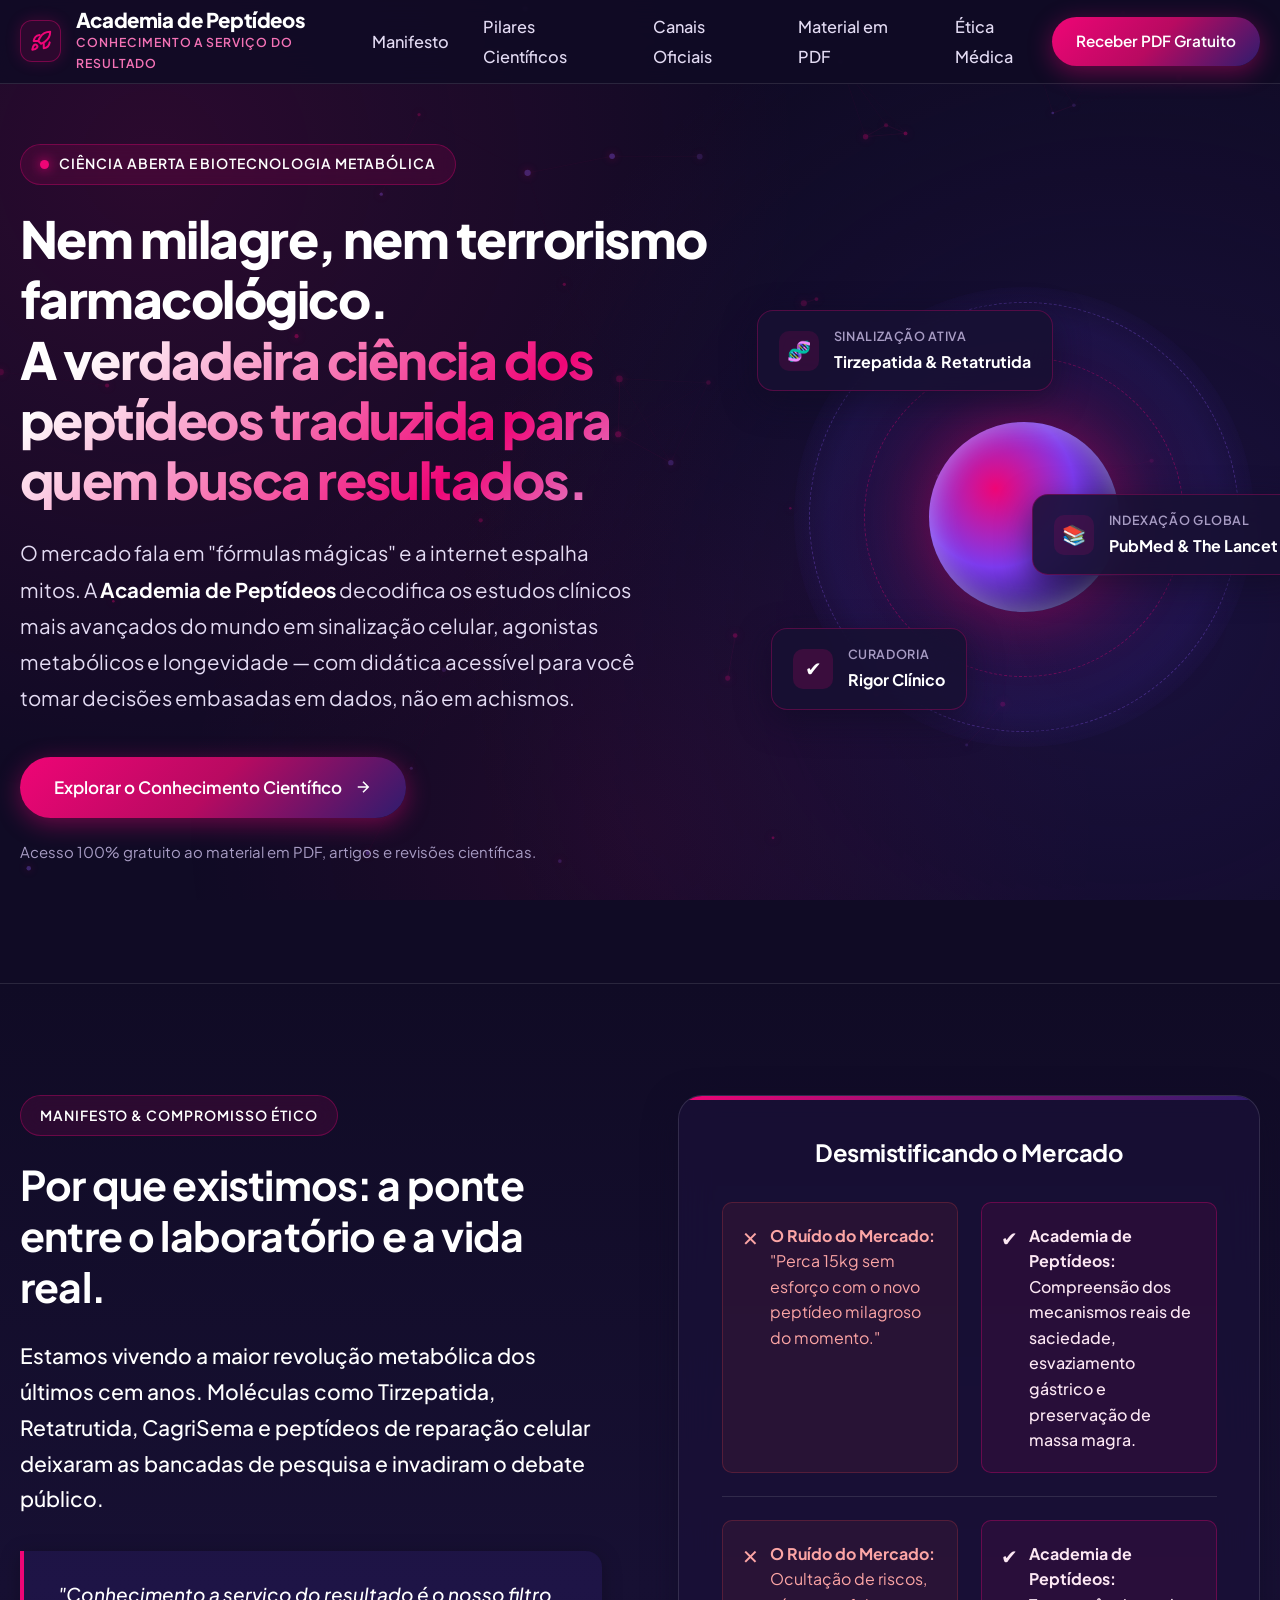
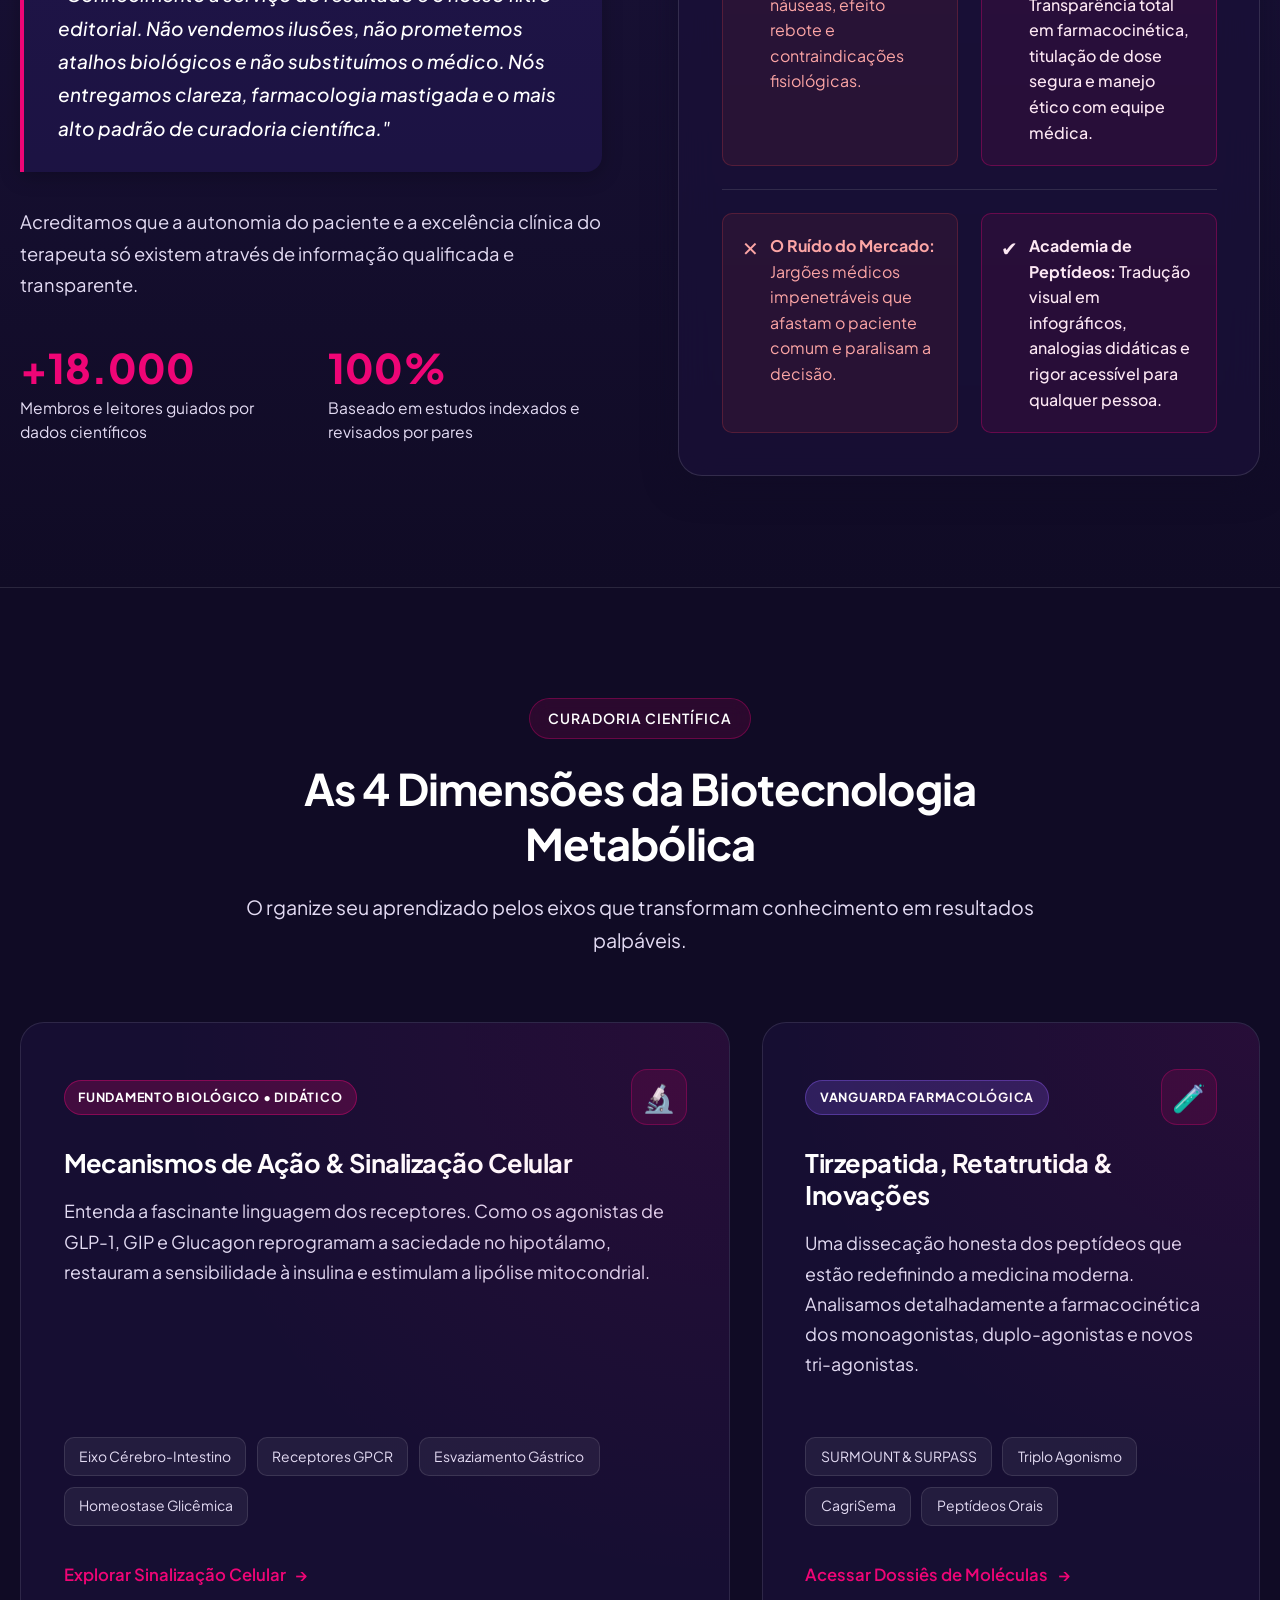
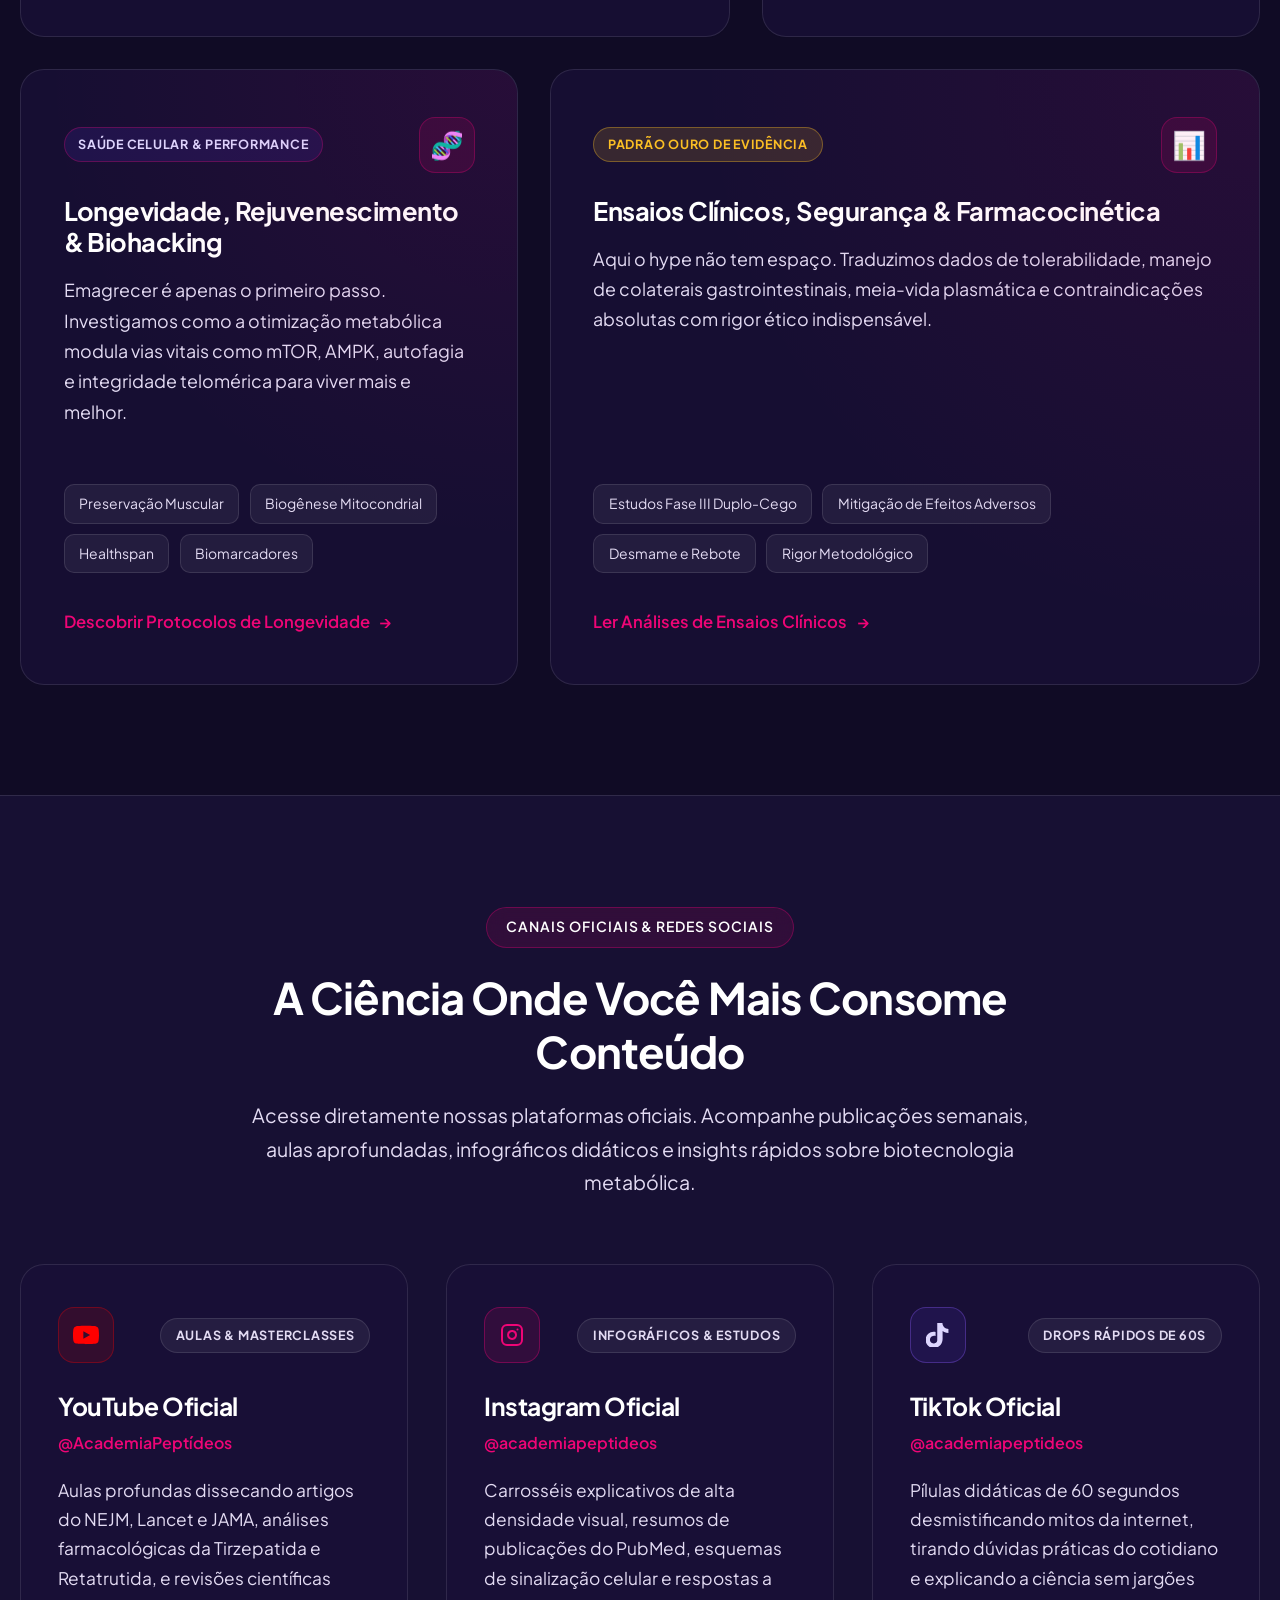
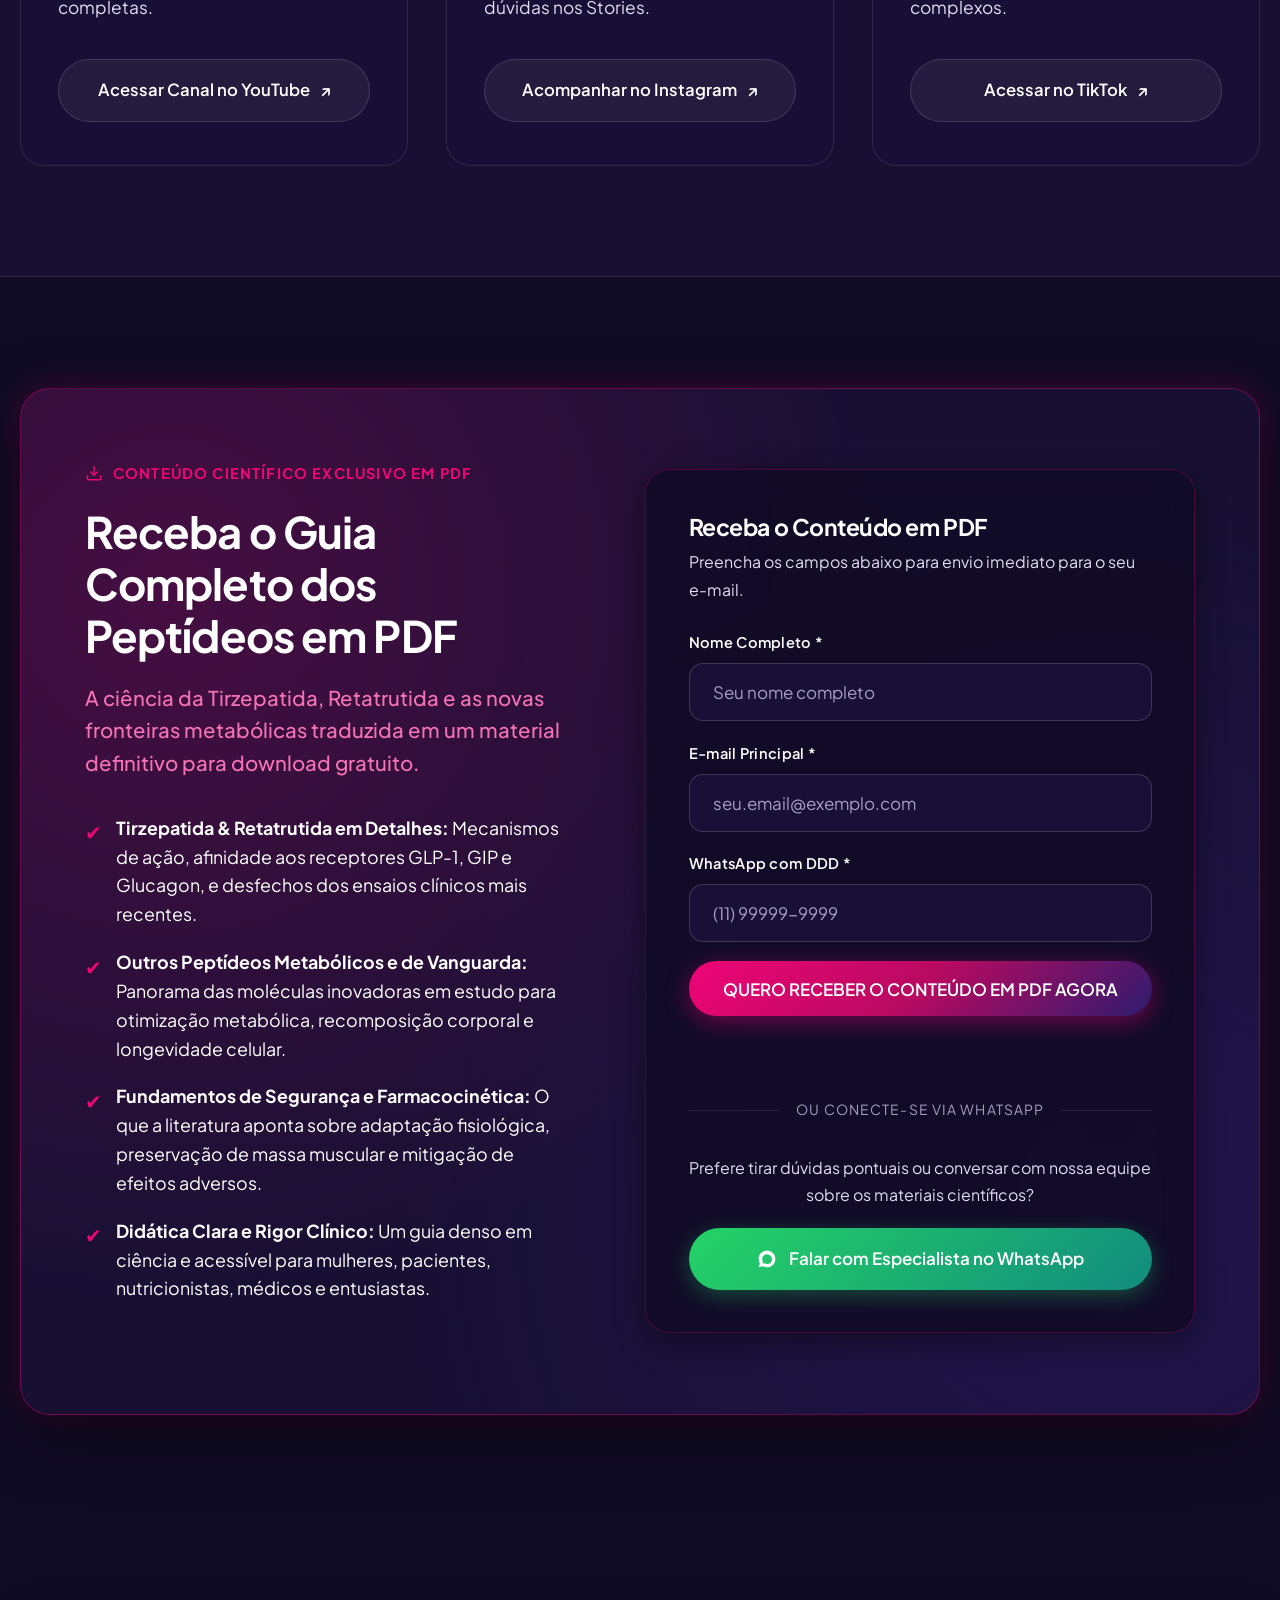
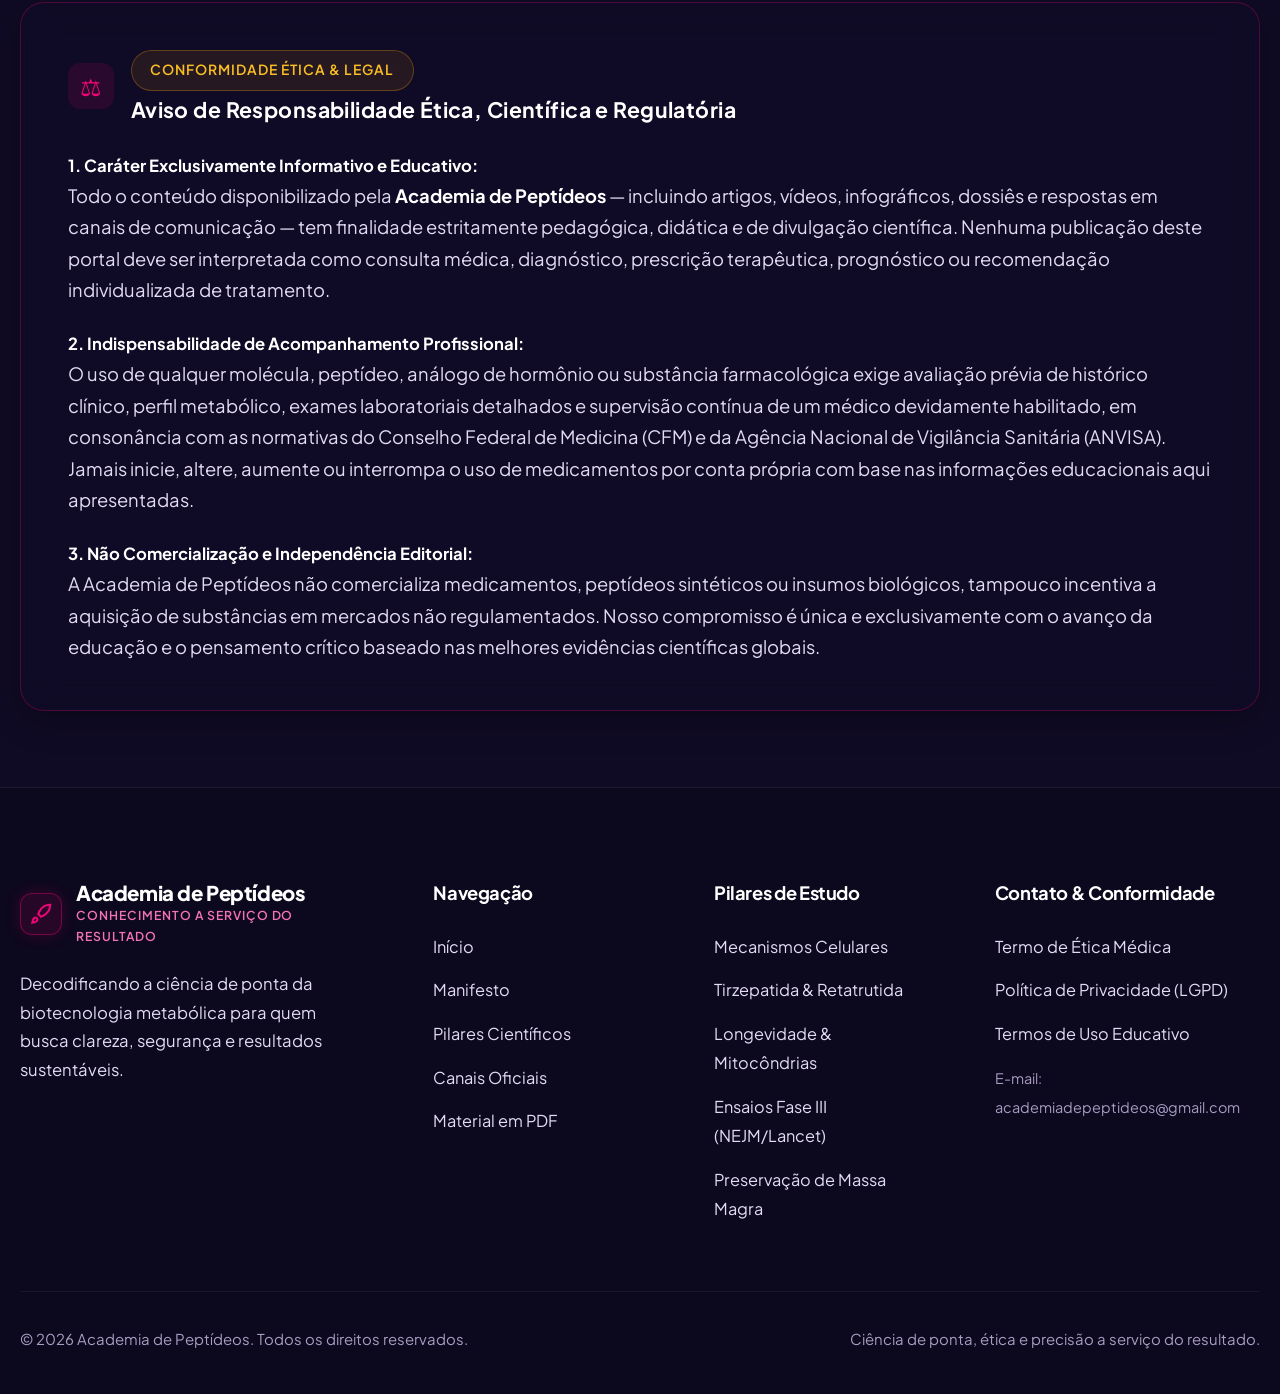
==== commit df40b942: "refactor: add new design" ====
--- a/index.html
+++ b/index.html
@@ -23,7 +23,7 @@
   <link rel="preconnect" href="https://fonts.googleapis.com">
   <link rel="preconnect" href="https://fonts.gstatic.com" crossorigin>
   <link
-    href="https://fonts.googleapis.com/css2?family=Inter:wght@300;400;500;600;700&family=Plus+Jakarta+Sans:wght@500;600;700;800&family=Space+Grotesk:wght@500;700&display=swap"
+    href="https://fonts.googleapis.com/css2?family=Inter:wght@300;400;500;600;700&family=Plus+Jakarta+Sans:wght@400;500;600;700;800&family=Space+Grotesk:wght@500;700&display=swap"
     rel="stylesheet">
 
   <link rel="stylesheet" href="css/style.css">
--- a/css/style.css
+++ b/css/style.css
@@ -1,59 +1,69 @@
 /* ==========================================================================
-   ACADEMIA DE PEPTÍDEOS - DESIGN SYSTEM & ESTILOS PRINCIPAIS
+   ACADEMIA DE PEPTÍDEOS - DESIGN SYSTEM & IDENTIDADE VISUAL
    Slogan: "Conhecimento a serviço do resultado"
-   Estética: Biotecnologia de Alta Performance, Clínica & Futurista
+   Personalidade: Minimalista, Sério, Fácil de Entender, Feminino & Acolhedor
+   Público: Mulheres, Idosos, Pessoas sobrepeso & Entusiastas de Saúde
+   Paleta Oficial: #EF0576 | #2E1C6E | #100B25 | #FFFFFF
    ========================================================================== */
 
 /* --- Variáveis e Tokens de Design --- */
 :root {
-  /* Cores de Fundo e Superfície */
-  --bg-primary: #080d1a;
-  --bg-secondary: #0d1629;
-  --bg-tertiary: #121e38;
-  --bg-card: rgba(13, 22, 41, 0.75);
-  --bg-glass: rgba(18, 30, 56, 0.55);
-  --bg-glass-hover: rgba(26, 42, 78, 0.7);
-
-  /* Cores de Destaque e Acentos */
-  --accent-cyan: #00f2fe;
-  --accent-cyan-glow: rgba(0, 242, 254, 0.35);
-  --accent-blue: #4facfe;
-  --accent-emerald: #10b981;
-  --accent-emerald-glow: rgba(16, 185, 129, 0.25);
-  --accent-amber: #f59e0b;
-  --accent-purple: #8b5cf6;
-
-  /* Gradientes */
-  --grad-cyan-blue: linear-gradient(135deg, #00f2fe 0%, #4facfe 100%);
-  --grad-emerald-cyan: linear-gradient(135deg, #10b981 0%, #00f2fe 100%);
-  --grad-card-border: linear-gradient(135deg, rgba(0, 242, 254, 0.3), rgba(255, 255, 255, 0.05), rgba(16, 185, 129, 0.2));
-  --grad-hero-glow: radial-gradient(circle at 50% -20%, rgba(0, 242, 254, 0.15), transparent 70%);
-
-  /* Tipografia & Textos */
-  --text-primary: #f8fafc;
-  --text-secondary: #94a3b8;
-  --text-muted: #64748b;
-  --text-highlight: #ffffff;
-
-  /* Bordas & Sombras */
-  --border-subtle: rgba(255, 255, 255, 0.08);
-  --border-focus: rgba(0, 242, 254, 0.5);
-  --shadow-sm: 0 4px 12px rgba(0, 0, 0, 0.2);
-  --shadow-md: 0 8px 30px rgba(0, 0, 0, 0.35);
-  --shadow-glow: 0 0 25px rgba(0, 242, 254, 0.25);
-  --shadow-emerald-glow: 0 0 25px rgba(16, 185, 129, 0.25);
-
-  /* Geometria e Transições */
-  --radius-sm: 8px;
-  --radius-md: 14px;
-  --radius-lg: 20px;
+  /* Cores de Fundo e Superfície (Midnight Plum & Velvet Violet) */
+  --bg-primary: #100B25;
+  --bg-secondary: #171033;
+  --bg-tertiary: #221649;
+  --bg-card: rgba(26, 17, 56, 0.76);
+  --bg-card-hover: rgba(38, 25, 82, 0.88);
+  --bg-glass: rgba(46, 28, 110, 0.42);
+  --bg-glass-hover: rgba(239, 5, 118, 0.16);
+
+  /* Paleta Oficial da Marca */
+  --accent-rose: #EF0576;
+  --accent-rose-glow: rgba(239, 5, 118, 0.38);
+  --accent-rose-light: #F472B6;
+  --accent-rose-subtle: rgba(239, 5, 118, 0.12);
+  
+  --accent-indigo: #2E1C6E;
+  --accent-violet: #8B5CF6;
+  --accent-violet-subtle: rgba(139, 92, 246, 0.14);
+  --accent-lavender: #DDD6FE;
+  
+  --accent-amber: #FBBF24;
+  --accent-amber-subtle: rgba(251, 191, 36, 0.14);
+  
+  /* Gradientes Harmoniosos Femininos & Científicos */
+  --grad-rose-violet: linear-gradient(135deg, #EF0576 0%, #2E1C6E 100%);
+  --grad-rose-light: linear-gradient(135deg, #EF0576 0%, #C084FC 100%);
+  --grad-button-primary: linear-gradient(135deg, #EF0576 0%, #B80A61 50%, #2E1C6E 100%);
+  --grad-card-border: linear-gradient(135deg, rgba(239, 5, 118, 0.4), rgba(46, 28, 110, 0.5), rgba(255, 255, 255, 0.1));
+  --grad-hero-glow: radial-gradient(circle at 50% -10%, rgba(239, 5, 118, 0.22), transparent 70%);
+
+  /* Tipografia & Acessibilidade (Alto Contraste p/ Leitura sem Cansaço) */
+  --text-primary: #FFFFFF;
+  --text-secondary: #E3DBF3;     /* Lilás suave com excelente contraste WCAG AAA */
+  --text-muted: #A89CC4;
+  --text-highlight: #FFFFFF;
+  --text-soft-rose: #FCE7F3;
+
+  /* Bordas & Sombras Aveludadas */
+  --border-subtle: rgba(255, 255, 255, 0.11);
+  --border-focus: rgba(239, 5, 118, 0.7);
+  --shadow-sm: 0 4px 14px rgba(16, 11, 37, 0.4);
+  --shadow-md: 0 10px 32px rgba(16, 11, 37, 0.6);
+  --shadow-glow: 0 0 30px rgba(239, 5, 118, 0.26);
+  --shadow-violet-glow: 0 0 30px rgba(46, 28, 110, 0.35);
+
+  /* Geometria e Formas Suaves (Mais Acolhedoras) */
+  --radius-sm: 10px;
+  --radius-md: 16px;
+  --radius-lg: 24px;
   --radius-full: 9999px;
   --transition-fast: 0.2s cubic-bezier(0.4, 0, 0.2, 1);
   --transition-smooth: 0.35s cubic-bezier(0.16, 1, 0.3, 1);
 
   /* Layout */
   --max-width: 1240px;
-  --header-height: 80px;
+  --header-height: 84px;
 }
 
 /* --- Reset e Configurações Globais --- */
@@ -64,7 +74,8 @@
 }
 
 html {
-  font-size: 16px;
+  /* Tamanho base ligeiramente ampliado para facilitar a leitura de idosos e reduzir fadiga */
+  font-size: 17px;
   scroll-behavior: smooth;
   scroll-padding-top: var(--header-height);
   -webkit-font-smoothing: antialiased;
@@ -72,10 +83,10 @@
 }
 
 body {
-  font-family: 'Inter', -apple-system, BlinkMacSystemFont, 'Segoe UI', Roboto, sans-serif;
+  font-family: 'Plus Jakarta Sans', -apple-system, BlinkMacSystemFont, 'Segoe UI', Roboto, sans-serif;
   background-color: var(--bg-primary);
   color: var(--text-primary);
-  line-height: 1.6;
+  line-height: 1.72;
   overflow-x: hidden;
   position: relative;
   min-height: 100vh;
@@ -90,7 +101,7 @@
   height: 100%;
   pointer-events: none;
   z-index: 0;
-  opacity: 0.45;
+  opacity: 0.55;
 }
 
 .mesh-glow-overlay {
@@ -100,9 +111,9 @@
   width: 100%;
   height: 100%;
   background: 
-    radial-gradient(circle at 15% 20%, rgba(0, 242, 254, 0.08) 0%, transparent 45%),
-    radial-gradient(circle at 85% 70%, rgba(16, 185, 129, 0.06) 0%, transparent 50%),
-    radial-gradient(circle at 50% 90%, rgba(79, 172, 254, 0.05) 0%, transparent 40%);
+    radial-gradient(circle at 12% 18%, rgba(239, 5, 118, 0.12) 0%, transparent 48%),
+    radial-gradient(circle at 88% 68%, rgba(46, 28, 110, 0.32) 0%, transparent 52%),
+    radial-gradient(circle at 50% 92%, rgba(239, 5, 118, 0.08) 0%, transparent 44%);
   pointer-events: none;
   z-index: 0;
 }
@@ -112,7 +123,6 @@
   width: 100%;
   max-width: var(--max-width);
   margin: 0 auto;
-  padding: 0 1.5rem;
   position: relative;
   z-index: 1;
 }
@@ -127,88 +137,90 @@
 h1, h2, h3, h4, h5, h6 {
   font-family: 'Plus Jakarta Sans', sans-serif;
   color: var(--text-highlight);
-  line-height: 1.2;
+  line-height: 1.25;
   font-weight: 700;
-  letter-spacing: -0.025em;
+  letter-spacing: -0.02em;
 }
 
 p {
   color: var(--text-secondary);
-  font-size: 1.05rem;
+  font-size: 1.08rem;
+  line-height: 1.72;
 }
 
 .gradient-text {
-  background: var(--grad-cyan-blue);
+  background: linear-gradient(135deg, #FFFFFF 10%, #EF0576 65%, #DDD6FE 100%);
   -webkit-background-clip: text;
   -webkit-text-fill-color: transparent;
   display: inline-block;
 }
 
 .emerald-text {
-  background: var(--grad-emerald-cyan);
+  background: var(--grad-rose-violet);
   -webkit-background-clip: text;
   -webkit-text-fill-color: transparent;
   display: inline-block;
 }
 
-/* --- Badges & Chips --- */
+/* --- Badges & Chips Acolhedores --- */
 .badge {
   display: inline-flex;
   align-items: center;
-  gap: 0.5rem;
-  padding: 0.35rem 0.9rem;
-  background: rgba(0, 242, 254, 0.1);
-  border: 1px solid rgba(0, 242, 254, 0.25);
+  gap: 0.6rem;
+  padding: 0.45rem 1.1rem;
+  background: var(--accent-rose-subtle);
+  border: 1px solid rgba(239, 5, 118, 0.32);
   border-radius: var(--radius-full);
-  color: var(--accent-cyan);
-  font-size: 0.8rem;
+  color: #FFFFFF;
+  font-size: 0.82rem;
   font-weight: 600;
   text-transform: uppercase;
-  letter-spacing: 0.06em;
-  margin-bottom: 1.25rem;
-  backdrop-filter: blur(8px);
+  letter-spacing: 0.07em;
+  margin-bottom: 1.35rem;
+  backdrop-filter: blur(10px);
 }
 
 .badge-pulse {
-  width: 8px;
-  height: 8px;
-  background-color: var(--accent-cyan);
+  width: 9px;
+  height: 9px;
+  background-color: var(--accent-rose);
   border-radius: 50%;
-  box-shadow: 0 0 10px var(--accent-cyan);
-  animation: pulse 2s infinite;
+  box-shadow: 0 0 12px var(--accent-rose);
+  animation: pulse 2.2s infinite;
 }
 
 @keyframes pulse {
-  0% { transform: scale(0.95); box-shadow: 0 0 0 0 rgba(0, 242, 254, 0.7); }
-  70% { transform: scale(1.15); box-shadow: 0 0 0 8px rgba(0, 242, 254, 0); }
-  100% { transform: scale(0.95); box-shadow: 0 0 0 0 rgba(0, 242, 254, 0); }
+  0% { transform: scale(0.95); box-shadow: 0 0 0 0 rgba(239, 5, 118, 0.7); }
+  70% { transform: scale(1.15); box-shadow: 0 0 0 9px rgba(239, 5, 118, 0); }
+  100% { transform: scale(0.95); box-shadow: 0 0 0 0 rgba(239, 5, 118, 0); }
 }
 
 .section-header {
   text-align: center;
-  max-width: 780px;
-  margin: 0 auto 3.5rem auto;
+  max-width: 800px;
+  margin: 0 auto 3.75rem auto;
 }
 
 .section-header h2 {
-  font-size: clamp(2rem, 3.5vw, 2.75rem);
-  margin-bottom: 1rem;
+  font-size: clamp(2rem, 3.4vw, 2.75rem);
+  margin-bottom: 1.15rem;
 }
 
 .section-header p {
   font-size: 1.15rem;
-}
-
-/* --- Botões de Ação (CTAs) --- */
+  color: var(--text-secondary);
+}
+
+/* --- Botões de Ação (CTAs Confortáveis e Acessíveis) --- */
 .btn {
   display: inline-flex;
   align-items: center;
   justify-content: center;
-  gap: 0.65rem;
-  padding: 0.9rem 1.85rem;
+  gap: 0.7rem;
+  padding: 0.95rem 2rem;
   border-radius: var(--radius-full);
   font-family: 'Plus Jakarta Sans', sans-serif;
-  font-size: 0.95rem;
+  font-size: 1rem;
   font-weight: 600;
   text-decoration: none;
   cursor: pointer;
@@ -216,57 +228,59 @@
   border: none;
   outline: none;
   white-space: nowrap;
+  min-height: 52px; /* Área de toque confortável para público sênior */
 }
 
 .btn-primary {
-  background: var(--grad-cyan-blue);
-  color: #040914;
-  box-shadow: 0 4px 20px var(--accent-cyan-glow);
+  background: var(--grad-button-primary);
+  color: #FFFFFF;
+  box-shadow: 0 6px 24px rgba(239, 5, 118, 0.42);
 }
 
 .btn-primary:hover {
   transform: translateY(-2px);
-  box-shadow: 0 8px 30px rgba(0, 242, 254, 0.5);
-  color: #000;
+  box-shadow: 0 10px 32px rgba(239, 5, 118, 0.6);
+  color: #FFFFFF;
 }
 
 .btn-secondary {
   background: var(--bg-glass);
   color: var(--text-primary);
-  border: 1px solid var(--border-subtle);
-  backdrop-filter: blur(12px);
+  border: 1px solid rgba(239, 5, 118, 0.28);
+  backdrop-filter: blur(14px);
 }
 
 .btn-secondary:hover {
-  background: var(--bg-glass-hover);
-  border-color: rgba(0, 242, 254, 0.4);
+  background: rgba(239, 5, 118, 0.18);
+  border-color: var(--accent-rose);
   transform: translateY(-2px);
-  color: #fff;
+  color: #FFFFFF;
 }
 
 .btn-whatsapp {
   background: linear-gradient(135deg, #25D366 0%, #128C7E 100%);
   color: #ffffff;
-  box-shadow: 0 4px 20px rgba(37, 211, 102, 0.3);
+  box-shadow: 0 6px 22px rgba(37, 211, 102, 0.32);
 }
 
 .btn-whatsapp:hover {
   transform: translateY(-2px);
-  box-shadow: 0 8px 30px rgba(37, 211, 102, 0.5);
+  box-shadow: 0 10px 32px rgba(37, 211, 102, 0.5);
   color: #ffffff;
 }
 
 .btn-sm {
-  padding: 0.6rem 1.25rem;
-  font-size: 0.85rem;
+  padding: 0.65rem 1.4rem;
+  font-size: 0.9rem;
+  min-height: 44px;
 }
 
 .btn-icon {
-  font-size: 1.1rem;
+  font-size: 1.15rem;
 }
 
 /* ==========================================================================
-   HEADER & NAVBAR
+   HEADER & NAVBAR (LIMPO & ELEGANTE)
    ========================================================================== */
 .site-header {
   position: fixed;
@@ -274,7 +288,7 @@
   left: 0;
   width: 100%;
   height: var(--header-height);
-  background: rgba(8, 13, 26, 0.82);
+  background: rgba(16, 11, 37, 0.86);
   backdrop-filter: blur(20px);
   border-bottom: 1px solid var(--border-subtle);
   z-index: 100;
@@ -282,8 +296,8 @@
 }
 
 .site-header.scrolled {
-  background: rgba(8, 13, 26, 0.94);
-  border-bottom-color: rgba(0, 242, 254, 0.15);
+  background: rgba(16, 11, 37, 0.96);
+  border-bottom-color: rgba(239, 5, 118, 0.22);
   box-shadow: var(--shadow-sm);
 }
 
@@ -297,20 +311,21 @@
 .brand-logo {
   display: flex;
   align-items: center;
-  gap: 0.75rem;
+  gap: 0.85rem;
   text-decoration: none;
 }
 
 .logo-helix {
-  width: 36px;
-  height: 36px;
+  width: 42px;
+  height: 42px;
   display: flex;
   align-items: center;
   justify-content: center;
-  background: rgba(0, 242, 254, 0.1);
-  border: 1px solid rgba(0, 242, 254, 0.35);
-  border-radius: 10px;
-  color: var(--accent-cyan);
+  background: var(--accent-rose-subtle);
+  border: 1px solid rgba(239, 5, 118, 0.4);
+  border-radius: 12px;
+  color: var(--accent-rose);
+  box-shadow: 0 0 15px rgba(239, 5, 118, 0.2);
 }
 
 .brand-text {
@@ -319,16 +334,16 @@
 }
 
 .brand-name {
-  font-size: 1.15rem;
+  font-size: 1.2rem;
   font-weight: 800;
-  color: #fff;
-  line-height: 1.1;
+  color: #FFFFFF;
+  line-height: 1.15;
   letter-spacing: -0.02em;
 }
 
 .brand-slogan {
-  font-size: 0.68rem;
-  color: var(--accent-cyan);
+  font-size: 0.72rem;
+  color: var(--accent-rose-light);
   text-transform: uppercase;
   letter-spacing: 0.08em;
   font-weight: 600;
@@ -344,11 +359,10 @@
 .nav-link {
   color: var(--text-secondary);
   text-decoration: none;
-  font-size: 0.92rem;
+  font-size: 0.96rem;
   font-weight: 500;
   transition: color var(--transition-fast);
   position: relative;
-  padding: 0.4rem 0;
 }
 
 .nav-link::after {
@@ -358,12 +372,12 @@
   left: 0;
   width: 0%;
   height: 2px;
-  background: var(--accent-cyan);
+  background: var(--accent-rose);
   transition: width var(--transition-smooth);
 }
 
 .nav-link:hover {
-  color: #fff;
+  color: #FFFFFF;
 }
 
 .nav-link:hover::after {
@@ -373,7 +387,7 @@
 .header-actions {
   display: flex;
   align-items: center;
-  gap: 1rem;
+  gap: 1.25rem;
 }
 
 .menu-toggle {
@@ -381,7 +395,7 @@
   background: transparent;
   border: none;
   color: var(--text-primary);
-  font-size: 1.6rem;
+  font-size: 1.7rem;
   cursor: pointer;
 }
 
@@ -389,8 +403,8 @@
    SEÇÃO 1: HERO SECTION
    ========================================================================== */
 .hero-section {
-  padding-top: calc(var(--header-height) + 4rem);
-  padding-bottom: 6rem;
+  padding-top: calc(var(--header-height) + 3.5rem);
+  padding-bottom: 5.5rem;
   min-height: 92vh;
   display: flex;
   align-items: center;
@@ -399,25 +413,29 @@
 
 .hero-grid {
   display: grid;
-  grid-template-columns: 1.15fr 0.85fr;
+  grid-template-columns: 1.2fr 0.8fr;
   align-items: center;
   gap: 3.5rem;
 }
 
 .hero-content h1 {
-  font-size: clamp(2.35rem, 4.2vw, 3.6rem);
+  font-size: clamp(2.35rem, 4vw, 3.5rem);
   font-weight: 800;
-  line-height: 1.12;
+  line-height: 1.18;
   margin-bottom: 1.5rem;
-  letter-spacing: -0.035em;
+  letter-spacing: -0.03em;
 }
 
 .hero-subtitle {
-  font-size: 1.18rem;
-  line-height: 1.7;
+  font-size: 1.2rem;
+  line-height: 1.78;
   color: var(--text-secondary);
-  margin-bottom: 2.25rem;
-  max-width: 600px;
+  margin-bottom: 2.35rem;
+  max-width: 620px;
+}
+
+.hero-subtitle strong {
+  color: #FFFFFF;
 }
 
 .hero-actions {
@@ -429,33 +447,10 @@
 }
 
 .hero-note {
-  font-size: 0.82rem;
+  font-size: 0.88rem;
   color: var(--text-muted);
   display: block;
-  margin-bottom: 2.25rem;
-}
-
-.hero-social-proof {
-  display: flex;
-  align-items: center;
-  gap: 1rem;
-  padding-top: 1.5rem;
-  border-top: 1px solid var(--border-subtle);
-}
-
-.stars {
-  color: #fbbf24;
-  font-size: 0.95rem;
-  letter-spacing: 2px;
-}
-
-.proof-text {
-  font-size: 0.88rem;
-  color: var(--text-secondary);
-}
-
-.proof-text strong {
-  color: #fff;
+  margin-bottom: 1.5rem;
 }
 
 /* Hero Lado Visual */
@@ -472,27 +467,27 @@
   aspect-ratio: 1 / 1;
   position: relative;
   border-radius: 50%;
-  background: radial-gradient(circle, rgba(0, 242, 254, 0.08) 0%, rgba(8, 13, 26, 0.4) 65%, transparent 75%);
+  background: radial-gradient(circle, rgba(239, 5, 118, 0.12) 0%, rgba(46, 28, 110, 0.35) 60%, transparent 75%);
   display: flex;
   align-items: center;
   justify-content: center;
 }
 
 .core-sphere {
-  width: 180px;
-  height: 180px;
+  width: 190px;
+  height: 190px;
   border-radius: 50%;
-  background: radial-gradient(circle at 35% 35%, #00f2fe 0%, #0d1e3d 85%);
-  box-shadow: 0 0 60px rgba(0, 242, 254, 0.4), inset 0 0 25px rgba(255, 255, 255, 0.4);
+  background: radial-gradient(circle at 35% 35%, #EF0576 0%, #7C3AED 45%, #2E1C6E 75%, #100B25 95%);
+  box-shadow: 0 0 70px rgba(239, 5, 118, 0.45), inset 0 0 28px rgba(255, 255, 255, 0.4);
   position: relative;
   animation: floatOrb 6s ease-in-out infinite;
 }
 
 .orbital-ring {
   position: absolute;
-  border: 1px dashed rgba(0, 242, 254, 0.35);
+  border: 1px dashed rgba(239, 5, 118, 0.35);
   border-radius: 50%;
-  animation: rotateOrbit 22s linear infinite;
+  animation: rotateOrbit 24s linear infinite;
 }
 
 .ring-1 {
@@ -502,11 +497,11 @@
 }
 
 .ring-2 {
-  width: 420px;
-  height: 420px;
-  border-color: rgba(16, 185, 129, 0.25);
+  width: 430px;
+  height: 430px;
+  border-color: rgba(139, 92, 246, 0.32);
   animation-direction: reverse;
-  animation-duration: 30s;
+  animation-duration: 32s;
 }
 
 @keyframes floatOrb {
@@ -522,22 +517,23 @@
 /* Floating Glass Badges */
 .floating-glass-card {
   position: absolute;
-  background: rgba(13, 22, 41, 0.85);
+  background: rgba(23, 16, 51, 0.88);
   backdrop-filter: blur(16px);
-  border: 1px solid rgba(0, 242, 254, 0.25);
+  border: 1px solid rgba(239, 5, 118, 0.28);
   border-radius: var(--radius-md);
-  padding: 0.85rem 1.15rem;
+  padding: 0.9rem 1.25rem;
   box-shadow: var(--shadow-md);
   display: flex;
   align-items: center;
-  gap: 0.75rem;
+  gap: 0.85rem;
   z-index: 2;
   transition: transform var(--transition-smooth);
 }
 
 .floating-glass-card:hover {
   transform: translateY(-4px) scale(1.03);
-  border-color: var(--accent-cyan);
+  border-color: var(--accent-rose);
+  box-shadow: 0 8px 30px rgba(239, 5, 118, 0.3);
 }
 
 .card-top {
@@ -574,20 +570,20 @@
 }
 
 .card-icon {
-  width: 38px;
-  height: 38px;
-  border-radius: 8px;
-  background: rgba(0, 242, 254, 0.12);
+  width: 40px;
+  height: 40px;
+  border-radius: 10px;
+  background: var(--accent-rose-subtle);
   display: flex;
   align-items: center;
   justify-content: center;
-  color: var(--accent-cyan);
-  font-size: 1.1rem;
+  color: var(--accent-rose);
+  font-size: 1.15rem;
 }
 
 .card-icon.emerald {
-  background: rgba(16, 185, 129, 0.12);
-  color: var(--accent-emerald);
+  background: rgba(239, 5, 118, 0.16);
+  color: #FFFFFF;
 }
 
 .card-info {
@@ -596,7 +592,7 @@
 }
 
 .card-label {
-  font-size: 0.72rem;
+  font-size: 0.74rem;
   color: var(--text-muted);
   text-transform: uppercase;
   font-weight: 600;
@@ -604,9 +600,9 @@
 }
 
 .card-val {
-  font-size: 0.88rem;
+  font-size: 0.94rem;
   font-weight: 700;
-  color: #fff;
+  color: #FFFFFF;
 }
 
 /* ==========================================================================
@@ -621,42 +617,45 @@
 .about-grid {
   display: grid;
   grid-template-columns: 1fr 1fr;
-  gap: 4rem;
+  gap: 4.5rem;
   align-items: flex-start;
 }
 
 .about-text h2 {
-  font-size: clamp(2rem, 3vw, 2.7rem);
+  font-size: clamp(2rem, 3.2vw, 2.75rem);
   margin-bottom: 1.5rem;
 }
 
 .lead-paragraph {
-  font-size: 1.2rem;
-  color: var(--text-highlight);
+  font-size: 1.24rem;
+  color: #FFFFFF;
   font-weight: 500;
-  line-height: 1.6;
-  margin-bottom: 1.5rem;
+  line-height: 1.7;
+  margin-bottom: 1.6rem;
 }
 
 .quote-box {
   margin: 2rem 0;
-  padding: 1.5rem 1.75rem;
-  background: var(--bg-card);
-  border-left: 3px solid var(--accent-cyan);
+  padding: 1.6rem 2rem;
+  background: rgba(46, 28, 110, 0.32);
+  border-left: 4px solid var(--accent-rose);
   border-radius: 0 var(--radius-md) var(--radius-md) 0;
+  box-shadow: 0 4px 20px rgba(0, 0, 0, 0.25);
 }
 
 .quote-box p {
-  color: #fff;
+  color: #FFFFFF;
   font-style: italic;
   font-weight: 500;
+  font-size: 1.12rem;
+  line-height: 1.75;
 }
 
 .stats-row {
   display: grid;
-  grid-template-columns: repeat(3, 1fr);
-  gap: 1.5rem;
-  margin-top: 2.5rem;
+  grid-template-columns: repeat(2, 1fr);
+  gap: 2rem;
+  margin-top: 2.75rem;
 }
 
 .stat-item {
@@ -666,25 +665,26 @@
 
 .stat-num {
   font-family: 'Plus Jakarta Sans', sans-serif;
-  font-size: 2.1rem;
+  font-size: 2.4rem;
   font-weight: 800;
-  color: var(--accent-cyan);
+  color: var(--accent-rose);
   line-height: 1;
-  margin-bottom: 0.4rem;
+  margin-bottom: 0.45rem;
 }
 
 .stat-desc {
-  font-size: 0.85rem;
+  font-size: 0.92rem;
   color: var(--text-secondary);
+  line-height: 1.5;
 }
 
 /* Comparativo de Mercado */
 .comparison-card {
   background: var(--bg-card);
-  border: 1px solid var(--border-subtle);
+  border: 1px solid rgba(255, 255, 255, 0.12);
   border-radius: var(--radius-lg);
-  padding: 2.25rem;
-  backdrop-filter: blur(16px);
+  padding: 2.5rem;
+  backdrop-filter: blur(18px);
   box-shadow: var(--shadow-md);
   position: relative;
   overflow: hidden;
@@ -696,27 +696,28 @@
   top: 0;
   left: 0;
   width: 100%;
-  height: 3px;
-  background: var(--grad-cyan-blue);
+  height: 4px;
+  background: var(--grad-rose-violet);
 }
 
 .comparison-card h3 {
-  font-size: 1.35rem;
-  margin-bottom: 1.75rem;
+  font-size: 1.4rem;
+  margin-bottom: 2rem;
   text-align: center;
+  color: #FFFFFF;
 }
 
 .comparison-table {
   display: flex;
   flex-direction: column;
-  gap: 1.25rem;
+  gap: 1.35rem;
 }
 
 .comparison-row {
   display: grid;
   grid-template-columns: 1fr 1fr;
-  gap: 1.25rem;
-  padding-bottom: 1.25rem;
+  gap: 1.35rem;
+  padding-bottom: 1.35rem;
   border-bottom: 1px solid var(--border-subtle);
 }
 
@@ -726,35 +727,37 @@
 }
 
 .comp-col-bad {
-  background: rgba(239, 68, 68, 0.05);
-  border: 1px solid rgba(239, 68, 68, 0.15);
-  padding: 1rem;
+  background: rgba(239, 68, 68, 0.08);
+  border: 1px solid rgba(239, 68, 68, 0.22);
+  padding: 1.15rem;
   border-radius: var(--radius-sm);
-  font-size: 0.88rem;
-  color: #fca5a5;
-  display: flex;
-  gap: 0.6rem;
+  font-size: 0.94rem;
+  color: #FCA5A5;
+  display: flex;
+  gap: 0.65rem;
+  line-height: 1.6;
 }
 
 .comp-col-good {
-  background: rgba(16, 185, 129, 0.06);
-  border: 1px solid rgba(16, 185, 129, 0.25);
-  padding: 1rem;
+  background: rgba(239, 5, 118, 0.08);
+  border: 1px solid rgba(239, 5, 118, 0.32);
+  padding: 1.15rem;
   border-radius: var(--radius-sm);
-  font-size: 0.88rem;
-  color: #a7f3d0;
-  display: flex;
-  gap: 0.6rem;
+  font-size: 0.94rem;
+  color: #FCE7F3;
+  display: flex;
+  gap: 0.65rem;
   font-weight: 500;
+  line-height: 1.6;
 }
 
 .comp-icon {
-  font-size: 1.1rem;
+  font-size: 1.15rem;
   flex-shrink: 0;
 }
 
 /* ==========================================================================
-   SEÇÃO 3: OS PILARES DE CONTEÚDO (BENTO GRID)
+   SEÇÃO 3: OS PILARES DE CONTEÚDO (BENTO GRID MODERNO)
    ========================================================================== */
 .pillars-section {
   position: relative;
@@ -763,15 +766,15 @@
 .bento-grid {
   display: grid;
   grid-template-columns: repeat(12, 1fr);
-  gap: 1.75rem;
+  gap: 1.85rem;
 }
 
 .pillar-card {
   background: var(--bg-card);
-  border: 1px solid var(--border-subtle);
+  border: 1px solid rgba(255, 255, 255, 0.1);
   border-radius: var(--radius-lg);
-  padding: 2.5rem;
-  backdrop-filter: blur(16px);
+  padding: 2.75rem 2.5rem;
+  backdrop-filter: blur(18px);
   display: flex;
   flex-direction: column;
   justify-content: space-between;
@@ -782,9 +785,9 @@
 }
 
 .pillar-card:hover {
-  transform: translateY(-5px);
-  border-color: rgba(0, 242, 254, 0.4);
-  box-shadow: var(--shadow-glow);
+  transform: translateY(-6px);
+  border-color: rgba(239, 5, 118, 0.45);
+  box-shadow: 0 12px 35px rgba(239, 5, 118, 0.22);
 }
 
 .pillar-card::after {
@@ -794,7 +797,7 @@
   left: 0;
   width: 100%;
   height: 100%;
-  background: radial-gradient(circle at top right, rgba(0, 242, 254, 0.08), transparent 60%);
+  background: radial-gradient(circle at top right, rgba(239, 5, 118, 0.08), transparent 60%);
   pointer-events: none;
 }
 
@@ -815,83 +818,88 @@
 }
 
 .pillar-header {
-  margin-bottom: 1.5rem;
+  margin-bottom: 1.6rem;
 }
 
 .pillar-meta {
   display: flex;
   align-items: center;
   justify-content: space-between;
-  margin-bottom: 1.25rem;
+  margin-bottom: 1.35rem;
 }
 
 .pillar-tag {
-  font-size: 0.72rem;
+  font-size: 0.74rem;
   font-weight: 700;
   text-transform: uppercase;
   letter-spacing: 0.06em;
-  padding: 0.25rem 0.65rem;
+  padding: 0.35rem 0.8rem;
   border-radius: var(--radius-full);
-  background: rgba(255, 255, 255, 0.06);
+  background: rgba(255, 255, 255, 0.08);
   color: var(--text-secondary);
 }
 
 .pillar-tag.teal {
-  color: var(--accent-cyan);
-  background: rgba(0, 242, 254, 0.1);
-  border: 1px solid rgba(0, 242, 254, 0.25);
+  color: #FFFFFF;
+  background: rgba(239, 5, 118, 0.2);
+  border: 1px solid rgba(239, 5, 118, 0.4);
 }
 
 .pillar-tag.emerald {
-  color: var(--accent-emerald);
-  background: rgba(16, 185, 129, 0.1);
-  border: 1px solid rgba(16, 185, 129, 0.25);
+  color: #FFFFFF;
+  background: rgba(139, 92, 246, 0.22);
+  border: 1px solid rgba(139, 92, 246, 0.4);
 }
 
 .pillar-tag.purple {
-  color: #c084fc;
-  background: rgba(192, 132, 252, 0.1);
-  border: 1px solid rgba(192, 132, 252, 0.25);
+  color: var(--accent-lavender);
+  background: rgba(46, 28, 110, 0.4);
+  border: 1px solid rgba(239, 5, 118, 0.3);
 }
 
 .pillar-tag.amber {
   color: var(--accent-amber);
-  background: rgba(245, 158, 11, 0.1);
-  border: 1px solid rgba(245, 158, 11, 0.25);
+  background: var(--accent-amber-subtle);
+  border: 1px solid rgba(251, 191, 36, 0.35);
 }
 
 .pillar-icon-box {
-  width: 52px;
-  height: 52px;
+  width: 56px;
+  height: 56px;
   border-radius: var(--radius-md);
-  background: rgba(0, 242, 254, 0.08);
+  background: rgba(239, 5, 118, 0.12);
   display: flex;
   align-items: center;
   justify-content: center;
-  color: var(--accent-cyan);
+  color: var(--accent-rose);
+  font-size: 1.6rem;
+  border: 1px solid rgba(239, 5, 118, 0.3);
+}
+
+.pillar-card h3 {
   font-size: 1.5rem;
-  border: 1px solid rgba(0, 242, 254, 0.2);
-}
-
-.pillar-card h3 {
-  font-size: 1.45rem;
-  margin-bottom: 0.85rem;
-  color: #fff;
+  margin-bottom: 0.95rem;
+  color: #FFFFFF;
+}
+
+.pillar-card p {
+  font-size: 1.05rem;
+  line-height: 1.7;
 }
 
 .pillar-topics {
   list-style: none;
-  margin: 1.5rem 0 2rem 0;
+  margin: 1.75rem 0 2rem 0;
   display: flex;
   flex-wrap: wrap;
-  gap: 0.5rem;
+  gap: 0.6rem;
 }
 
 .pillar-topics li {
-  font-size: 0.78rem;
-  background: rgba(255, 255, 255, 0.04);
+  font-size: 0.82rem;
+  background: rgba(255, 255, 255, 0.06);
   border: 1px solid var(--border-subtle);
-  padding: 0.35rem 0.75rem;
+  padding: 0.4rem 0.85rem;
   border-radius: var(--radius-sm);
   color: var(--text-secondary);
 }
@@ -899,16 +907,17 @@
 .pillar-action {
   display: inline-flex;
   align-items: center;
-  gap: 0.5rem;
-  font-size: 0.92rem;
+  gap: 0.55rem;
+  font-size: 0.98rem;
   font-weight: 600;
-  color: var(--accent-cyan);
+  color: var(--accent-rose);
   text-decoration: none;
   transition: gap var(--transition-fast);
 }
 
 .pillar-card:hover .pillar-action {
-  gap: 0.85rem;
+  gap: 0.95rem;
+  color: var(--accent-rose-light);
 }
 
 /* ==========================================================================
@@ -923,15 +932,15 @@
 .social-channels-grid {
   display: grid;
   grid-template-columns: repeat(3, 1fr);
-  gap: 2rem;
+  gap: 2.2rem;
 }
 
 .social-channel-card {
   background: var(--bg-card);
-  border: 1px solid var(--border-subtle);
+  border: 1px solid rgba(255, 255, 255, 0.1);
   border-radius: var(--radius-lg);
-  padding: 2.25rem 2rem;
-  backdrop-filter: blur(16px);
+  padding: 2.5rem 2.2rem;
+  backdrop-filter: blur(18px);
   display: flex;
   flex-direction: column;
   justify-content: space-between;
@@ -946,112 +955,112 @@
   top: 0;
   left: 0;
   width: 100%;
-  height: 3px;
+  height: 4px;
   background: transparent;
   transition: background var(--transition-smooth);
 }
 
 .social-channel-card.card-yt:hover::before {
-  background: #ff0000;
+  background: #FF0000;
 }
 
 .social-channel-card.card-ig:hover::before {
-  background: linear-gradient(135deg, #e1306c 0%, #f77737 100%);
+  background: linear-gradient(135deg, #EF0576 0%, #F59E0B 100%);
 }
 
 .social-channel-card.card-tk:hover::before {
-  background: var(--grad-cyan-blue);
+  background: var(--grad-rose-violet);
 }
 
 .social-channel-card:hover {
   transform: translateY(-6px);
   box-shadow: var(--shadow-md);
-  border-color: rgba(255, 255, 255, 0.18);
+  border-color: rgba(239, 5, 118, 0.35);
 }
 
 .social-channel-card.card-yt:hover {
   border-color: rgba(255, 0, 0, 0.4);
-  box-shadow: 0 10px 30px rgba(255, 0, 0, 0.15);
+  box-shadow: 0 12px 35px rgba(255, 0, 0, 0.18);
 }
 
 .social-channel-card.card-ig:hover {
-  border-color: rgba(225, 48, 108, 0.4);
-  box-shadow: 0 10px 30px rgba(225, 48, 108, 0.15);
+  border-color: rgba(239, 5, 118, 0.5);
+  box-shadow: 0 12px 35px rgba(239, 5, 118, 0.22);
 }
 
 .social-channel-card.card-tk:hover {
-  border-color: rgba(0, 242, 254, 0.4);
-  box-shadow: 0 10px 30px rgba(0, 242, 254, 0.15);
+  border-color: rgba(139, 92, 246, 0.5);
+  box-shadow: 0 12px 35px rgba(139, 92, 246, 0.22);
 }
 
 .channel-card-header {
   display: flex;
   align-items: center;
   justify-content: space-between;
-  margin-bottom: 1.5rem;
+  margin-bottom: 1.6rem;
 }
 
 .channel-icon-wrapper {
-  width: 52px;
-  height: 52px;
+  width: 56px;
+  height: 56px;
   border-radius: var(--radius-md);
   display: flex;
   align-items: center;
   justify-content: center;
-  font-size: 1.5rem;
-  background: rgba(255, 255, 255, 0.05);
+  font-size: 1.6rem;
+  background: rgba(255, 255, 255, 0.06);
   border: 1px solid var(--border-subtle);
 }
 
 .card-yt .channel-icon-wrapper {
-  color: #ff0000;
-  background: rgba(255, 0, 0, 0.1);
-  border-color: rgba(255, 0, 0, 0.25);
+  color: #FF0000;
+  background: rgba(255, 0, 0, 0.12);
+  border-color: rgba(255, 0, 0, 0.3);
 }
 
 .card-ig .channel-icon-wrapper {
-  color: #e1306c;
-  background: rgba(225, 48, 108, 0.1);
-  border-color: rgba(225, 48, 108, 0.25);
+  color: var(--accent-rose);
+  background: var(--accent-rose-subtle);
+  border-color: rgba(239, 5, 118, 0.35);
 }
 
 .card-tk .channel-icon-wrapper {
-  color: var(--accent-cyan);
-  background: rgba(0, 242, 254, 0.1);
-  border-color: rgba(0, 242, 254, 0.25);
+  color: var(--accent-lavender);
+  background: rgba(46, 28, 110, 0.4);
+  border-color: rgba(139, 92, 246, 0.35);
 }
 
 .channel-tag {
-  font-size: 0.72rem;
+  font-size: 0.74rem;
   font-weight: 700;
   text-transform: uppercase;
   letter-spacing: 0.06em;
-  padding: 0.3rem 0.75rem;
+  padding: 0.35rem 0.85rem;
   border-radius: var(--radius-full);
-  background: rgba(255, 255, 255, 0.05);
+  background: rgba(255, 255, 255, 0.06);
   color: var(--text-secondary);
   border: 1px solid var(--border-subtle);
 }
 
 .channel-card-body h3 {
-  font-size: 1.35rem;
-  color: #fff;
-  margin-bottom: 0.35rem;
+  font-size: 1.45rem;
+  color: #FFFFFF;
+  margin-bottom: 0.4rem;
 }
 
 .channel-handle {
   display: inline-block;
-  font-size: 0.88rem;
+  font-size: 0.94rem;
   font-weight: 600;
-  color: var(--accent-cyan);
-  margin-bottom: 1rem;
+  color: var(--accent-rose);
+  margin-bottom: 1.15rem;
 }
 
 .channel-desc {
-  font-size: 0.95rem;
+  font-size: 1.02rem;
   color: var(--text-secondary);
-  line-height: 1.6;
-  margin-bottom: 2rem;
+  line-height: 1.68;
+  margin-bottom: 2.2rem;
 }
 
 .btn-channel {
@@ -1059,51 +1068,51 @@
   display: inline-flex;
   align-items: center;
   justify-content: center;
-  gap: 0.5rem;
-  padding: 0.9rem 1.25rem;
+  gap: 0.6rem;
+  padding: 0.95rem 1.4rem;
   border-radius: var(--radius-full);
   font-family: 'Plus Jakarta Sans', sans-serif;
-  font-size: 0.92rem;
+  font-size: 0.98rem;
   font-weight: 600;
   text-decoration: none;
   transition: all var(--transition-smooth);
-  border: 1px solid var(--border-subtle);
-  background: rgba(255, 255, 255, 0.04);
-  color: #fff;
-  min-height: 48px; /* Fitts's Law: Área de toque acessível */
+  border: 1px solid rgba(255, 255, 255, 0.14);
+  background: rgba(255, 255, 255, 0.05);
+  color: #FFFFFF;
+  min-height: 52px;
 }
 
 .social-channel-card:hover .btn-channel {
-  background: #fff;
-  color: #040914;
-  border-color: #fff;
+  background: #FFFFFF;
+  color: #100B25;
+  border-color: #FFFFFF;
   transform: translateY(-2px);
-  box-shadow: 0 4px 15px rgba(255, 255, 255, 0.2);
+  box-shadow: 0 6px 20px rgba(255, 255, 255, 0.25);
 }
 
 .card-yt:hover .btn-channel {
-  background: #ff0000;
-  color: #fff;
-  border-color: #ff0000;
-  box-shadow: 0 4px 18px rgba(255, 0, 0, 0.4);
+  background: #FF0000;
+  color: #FFFFFF;
+  border-color: #FF0000;
+  box-shadow: 0 6px 22px rgba(255, 0, 0, 0.42);
 }
 
 .card-ig:hover .btn-channel {
-  background: linear-gradient(135deg, #e1306c 0%, #f77737 100%);
-  color: #fff;
+  background: var(--grad-button-primary);
+  color: #FFFFFF;
   border-color: transparent;
-  box-shadow: 0 4px 18px rgba(225, 48, 108, 0.4);
+  box-shadow: 0 6px 22px rgba(239, 5, 118, 0.45);
 }
 
 .card-tk:hover .btn-channel {
-  background: var(--grad-cyan-blue);
-  color: #040914;
+  background: var(--grad-rose-violet);
+  color: #FFFFFF;
   border-color: transparent;
-  box-shadow: 0 4px 18px rgba(0, 242, 254, 0.4);
+  box-shadow: 0 6px 22px rgba(139, 92, 246, 0.42);
 }
 
 /* ==========================================================================
-   SEÇÃO 5: CAPTURA DE LEADS (CONTEÚDO EM PDF COM 3 CAMPOS)
+   SEÇÃO 5: CAPTURA DE LEADS (CONTEÚDO EM PDF)
    ========================================================================== */
 .lead-section {
   position: relative;
@@ -1111,130 +1120,138 @@
 }
 
 .lead-box-container {
-  background: radial-gradient(circle at 10% 20%, rgba(0, 242, 254, 0.12), transparent 50%),
-              radial-gradient(circle at 90% 80%, rgba(16, 185, 129, 0.1), transparent 50%),
-              var(--bg-secondary);
-  border: 1px solid rgba(0, 242, 254, 0.3);
-  border-radius: 28px;
-  padding: 4rem 3.5rem;
-  box-shadow: 0 15px 50px rgba(0, 0, 0, 0.5), var(--shadow-glow);
+  background: 
+    radial-gradient(circle at 12% 20%, rgba(239, 5, 118, 0.22), transparent 52%),
+    radial-gradient(circle at 88% 80%, rgba(46, 28, 110, 0.42), transparent 52%),
+    var(--bg-secondary);
+  border: 1px solid rgba(239, 5, 118, 0.35);
+  border-radius: 30px;
+  padding: 4.25rem 3.75rem;
+  box-shadow: 0 20px 60px rgba(0, 0, 0, 0.6), var(--shadow-glow);
   position: relative;
 }
 
 .lead-grid {
   display: grid;
   grid-template-columns: 1.15fr 0.85fr;
-  gap: 4rem;
+  gap: 4.5rem;
   align-items: center;
 }
 
 .lead-header-badge {
   display: inline-flex;
   align-items: center;
-  gap: 0.5rem;
-  color: var(--accent-cyan);
-  font-size: 0.82rem;
+  gap: 0.6rem;
+  color: var(--accent-rose);
+  font-size: 0.86rem;
   font-weight: 700;
   text-transform: uppercase;
   letter-spacing: 0.08em;
-  margin-bottom: 1rem;
+  margin-bottom: 1.15rem;
 }
 
 .lead-copy h2 {
-  font-size: clamp(2.1rem, 3.2vw, 2.85rem);
-  line-height: 1.15;
-  margin-bottom: 1rem;
+  font-size: clamp(2.15rem, 3.4vw, 2.95rem);
+  line-height: 1.2;
+  margin-bottom: 1.15rem;
 }
 
 .lead-copy-sub {
-  font-size: 1.15rem;
-  color: var(--accent-cyan);
+  font-size: 1.2rem;
+  color: var(--accent-rose-light);
   font-weight: 500;
-  margin-bottom: 1.75rem;
+  margin-bottom: 2rem;
+  line-height: 1.6;
 }
 
 .lead-bullets {
   list-style: none;
   display: flex;
   flex-direction: column;
-  gap: 0.95rem;
+  gap: 1.1rem;
   margin-bottom: 2.25rem;
 }
 
 .lead-bullets li {
   display: flex;
   align-items: flex-start;
-  gap: 0.75rem;
-  font-size: 0.98rem;
+  gap: 0.85rem;
+  font-size: 1.05rem;
   color: var(--text-primary);
-  line-height: 1.55;
+  line-height: 1.62;
+}
+
+.lead-bullets li strong {
+  color: #FFFFFF;
 }
 
 .bullet-check {
-  color: var(--accent-emerald);
-  font-size: 1.1rem;
+  color: var(--accent-rose);
+  font-size: 1.2rem;
   flex-shrink: 0;
-  margin-top: 0.1rem;
+  margin-top: 0.15rem;
 }
 
 /* Formulário de 3 Campos (Nome, E-mail, WhatsApp) */
 .form-wrapper {
-  background: rgba(8, 13, 26, 0.85);
-  border: 1px solid var(--border-subtle);
+  background: rgba(16, 11, 37, 0.88);
+  border: 1px solid rgba(239, 5, 118, 0.25);
   border-radius: var(--radius-lg);
-  padding: 2.25rem;
-  backdrop-filter: blur(14px);
+  padding: 2.5rem;
+  backdrop-filter: blur(16px);
+  box-shadow: 0 10px 30px rgba(0, 0, 0, 0.4);
 }
 
 .form-wrapper h3 {
-  font-size: 1.25rem;
-  margin-bottom: 0.35rem;
-  color: #fff;
+  font-size: 1.35rem;
+  margin-bottom: 0.4rem;
+  color: #FFFFFF;
 }
 
 .form-wrapper p {
-  font-size: 0.88rem;
-  margin-bottom: 1.5rem;
+  font-size: 0.94rem;
+  margin-bottom: 1.6rem;
+  color: var(--text-secondary);
 }
 
 .mailchimp-form {
   display: flex;
   flex-direction: column;
-  gap: 1.1rem;
+  gap: 1.15rem;
 }
 
 .input-group {
   display: flex;
   flex-direction: column;
-  gap: 0.4rem;
+  gap: 0.45rem;
   position: relative;
 }
 
 .input-label {
-  font-size: 0.82rem;
+  font-size: 0.86rem;
   font-weight: 600;
-  color: #cbd5e1;
+  color: #FFFFFF;
   letter-spacing: 0.02em;
 }
 
 .input-field {
   width: 100%;
-  padding: 0.95rem 1.25rem;
-  background: rgba(18, 30, 56, 0.7);
-  border: 1px solid rgba(255, 255, 255, 0.14);
-  border-radius: 12px;
-  color: #fff;
+  padding: 1rem 1.35rem;
+  background: rgba(28, 19, 60, 0.75);
+  border: 1px solid rgba(255, 255, 255, 0.16);
+  border-radius: 14px;
+  color: #FFFFFF;
   font-family: inherit;
-  font-size: 0.95rem;
+  font-size: 1rem;
   outline: none;
   transition: all var(--transition-fast);
-  min-height: 48px; /* Fitts's Law */
+  min-height: 52px;
 }
 
 .input-field:focus {
-  border-color: var(--accent-cyan);
-  box-shadow: 0 0 16px var(--accent-cyan-glow);
-  background: rgba(22, 38, 70, 0.95);
+  border-color: var(--accent-rose);
+  box-shadow: 0 0 18px var(--accent-rose-glow);
+  background: rgba(38, 25, 82, 0.95);
 }
 
 .input-field::placeholder {
@@ -1242,33 +1259,33 @@
 }
 
 .input-field.input-error {
-  border-color: #ef4444;
-  box-shadow: 0 0 12px rgba(239, 68, 68, 0.3);
+  border-color: #EF4444;
+  box-shadow: 0 0 14px rgba(239, 68, 68, 0.35);
 }
 
 .form-feedback {
-  font-size: 0.85rem;
-  min-height: 1.4rem;
-  margin-top: 0.25rem;
-  line-height: 1.4;
+  font-size: 0.92rem;
+  min-height: 1.5rem;
+  margin-top: 0.35rem;
+  line-height: 1.45;
   transition: all var(--transition-fast);
 }
 
 .form-feedback.success {
-  color: var(--accent-emerald);
-  font-weight: 500;
+  color: #A7F3D0;
+  font-weight: 600;
 }
 
 .form-feedback.error {
-  color: #f87171;
-  font-weight: 500;
+  color: #FCA5A5;
+  font-weight: 600;
 }
 
 .form-guarantee {
   display: flex;
   align-items: center;
-  gap: 0.5rem;
-  font-size: 0.78rem;
+  gap: 0.55rem;
+  font-size: 0.82rem;
   color: var(--text-muted);
   margin-top: 1rem;
   justify-content: center;
@@ -1280,9 +1297,9 @@
   display: flex;
   align-items: center;
   text-align: center;
-  margin: 1.75rem 0;
+  margin: 1.85rem 0;
   color: var(--text-muted);
-  font-size: 0.8rem;
+  font-size: 0.82rem;
   text-transform: uppercase;
   letter-spacing: 0.08em;
 }
@@ -1303,72 +1320,74 @@
 }
 
 .whatsapp-box p {
-  font-size: 0.88rem;
-  margin-bottom: 1rem;
+  font-size: 0.94rem;
+  margin-bottom: 1.15rem;
+  color: var(--text-secondary);
 }
 
 /* ==========================================================================
-   SEÇÃO 6: DISCLAIMER MÉDICO OBRIGATÓRIO
+   SEÇÃO 6: DISCLAIMER MÉDICO OBRIGATÓRIO (RIGOR ÉTICO & CLÍNICO)
    ========================================================================== */
 .disclaimer-section {
-  padding: 4rem 0;
+  padding: 4.5rem 0;
 }
 
 .disclaimer-card {
-  background: rgba(5, 8, 17, 0.85);
-  border: 1px solid rgba(245, 158, 11, 0.25);
+  background: rgba(16, 11, 37, 0.92);
+  border: 1px solid rgba(239, 5, 118, 0.28);
   border-radius: var(--radius-lg);
-  padding: 2.5rem;
+  padding: 2.75rem;
   position: relative;
-  backdrop-filter: blur(12px);
+  backdrop-filter: blur(16px);
+  box-shadow: 0 10px 30px rgba(0, 0, 0, 0.35);
 }
 
 .disclaimer-header {
   display: flex;
   align-items: center;
-  gap: 0.85rem;
-  margin-bottom: 1.5rem;
+  gap: 1rem;
+  margin-bottom: 1.6rem;
 }
 
 .disclaimer-icon {
-  width: 42px;
-  height: 42px;
-  border-radius: 10px;
-  background: rgba(245, 158, 11, 0.12);
+  width: 46px;
+  height: 46px;
+  border-radius: 12px;
+  background: var(--accent-rose-subtle);
   display: flex;
   align-items: center;
   justify-content: center;
-  color: var(--accent-amber);
-  font-size: 1.3rem;
+  color: var(--accent-rose);
+  font-size: 1.4rem;
   flex-shrink: 0;
 }
 
 .disclaimer-header h3 {
-  font-size: 1.15rem;
-  color: #fff;
+  font-size: 1.25rem;
+  color: #FFFFFF;
   letter-spacing: 0.02em;
 }
 
 .disclaimer-body {
   display: flex;
   flex-direction: column;
-  gap: 1.25rem;
-  font-size: 0.9rem;
+  gap: 1.35rem;
+  font-size: 0.98rem;
   color: var(--text-secondary);
-  line-height: 1.7;
+  line-height: 1.75;
 }
 
 .disclaimer-item strong {
-  color: #fff;
+  color: #FFFFFF;
 }
 
 /* ==========================================================================
-   FOOTER (RODAPÉ)
+   FOOTER (RODAPÉ ELEGANTE & LIMPO)
    ========================================================================== */
 .site-footer {
-  background: #04070e;
-  border-top: 1px solid var(--border-subtle);
-  padding: 5rem 0 2rem 0;
+  background: #0C081D;
+  border-top: 1px solid rgba(255, 255, 255, 0.08);
+  padding: 5.5rem 0 2.5rem 0;
 }
 
 .footer-grid {
@@ -1379,45 +1398,46 @@
 }
 
 .footer-brand p {
-  font-size: 0.92rem;
-  margin: 1.25rem 0 1.5rem 0;
-  max-width: 320px;
+  font-size: 0.98rem;
+  margin: 1.35rem 0 1.5rem 0;
+  max-width: 340px;
+  color: var(--text-secondary);
 }
 
 .footer-col h4 {
-  font-size: 1rem;
-  margin-bottom: 1.5rem;
-  color: #fff;
+  font-size: 1.08rem;
+  margin-bottom: 1.6rem;
+  color: #FFFFFF;
 }
 
 .footer-links {
   list-style: none;
   display: flex;
   flex-direction: column;
-  gap: 0.75rem;
+  gap: 0.85rem;
 }
 
 .footer-links a {
   color: var(--text-secondary);
   text-decoration: none;
-  font-size: 0.9rem;
+  font-size: 0.96rem;
   transition: color var(--transition-fast);
 }
 
 .footer-links a:hover {
-  color: var(--accent-cyan);
+  color: var(--accent-rose);
 }
 
 .social-links {
   display: flex;
-  gap: 0.85rem;
+  gap: 0.95rem;
 }
 
 .social-btn {
-  width: 40px;
-  height: 40px;
+  width: 44px;
+  height: 44px;
   border-radius: 50%;
-  background: rgba(255, 255, 255, 0.05);
+  background: rgba(255, 255, 255, 0.06);
   border: 1px solid var(--border-subtle);
   display: flex;
   align-items: center;
@@ -1428,10 +1448,11 @@
 }
 
 .social-btn:hover {
-  background: var(--accent-cyan);
-  color: #040914;
+  background: var(--accent-rose);
+  color: #FFFFFF;
   transform: translateY(-2px);
-  border-color: var(--accent-cyan);
+  border-color: var(--accent-rose);
+  box-shadow: 0 4px 18px var(--accent-rose-glow);
 }
 
 .footer-bottom {
@@ -1439,8 +1460,8 @@
   align-items: center;
   justify-content: space-between;
   padding-top: 2rem;
-  border-top: 1px solid rgba(255, 255, 255, 0.05);
-  font-size: 0.82rem;
+  border-top: 1px solid rgba(255, 255, 255, 0.06);
+  font-size: 0.88rem;
   color: var(--text-muted);
 }
 
@@ -1453,13 +1474,13 @@
   left: 0;
   width: 100%;
   height: 100%;
-  background: rgba(4, 7, 14, 0.85);
-  backdrop-filter: blur(16px);
+  background: rgba(16, 11, 37, 0.88);
+  backdrop-filter: blur(18px);
   z-index: 1000;
   display: flex;
   align-items: center;
   justify-content: center;
-  padding: 1.5rem;
+  padding: 1.75rem;
   opacity: 0;
   visibility: hidden;
   transition: all var(--transition-smooth);
@@ -1472,11 +1493,11 @@
 
 .modal-container {
   background: var(--bg-secondary);
-  border: 1px solid rgba(0, 242, 254, 0.3);
+  border: 1px solid rgba(239, 5, 118, 0.35);
   border-radius: var(--radius-lg);
   width: 100%;
-  max-width: 720px;
-  box-shadow: 0 20px 60px rgba(0, 0, 0, 0.7), var(--shadow-glow);
+  max-width: 740px;
+  box-shadow: 0 25px 70px rgba(0, 0, 0, 0.8), var(--shadow-glow);
   position: relative;
   overflow: hidden;
   transform: translateY(20px) scale(0.97);
@@ -1491,13 +1512,13 @@
   position: absolute;
   top: 1.25rem;
   right: 1.25rem;
-  width: 36px;
-  height: 36px;
+  width: 40px;
+  height: 40px;
   border-radius: 50%;
   background: rgba(255, 255, 255, 0.08);
   border: none;
-  color: #fff;
-  font-size: 1.2rem;
+  color: #FFFFFF;
+  font-size: 1.25rem;
   cursor: pointer;
   display: flex;
   align-items: center;
@@ -1507,27 +1528,124 @@
 }
 
 .modal-close-btn:hover {
-  background: rgba(239, 68, 68, 0.3);
-  color: #ff6b6b;
+  background: rgba(239, 68, 68, 0.35);
+  color: #FF6B6B;
 }
 
 .modal-content-body {
-  padding: 2.5rem;
-}
-
-.modal-video-placeholder {
-  width: 100%;
-  aspect-ratio: 16 / 9;
-  background: #000;
-  border-radius: var(--radius-md);
-  margin-bottom: 1.5rem;
-  display: flex;
-  align-items: center;
-  justify-content: center;
-  flex-direction: column;
-  position: relative;
-  overflow: hidden;
-  border: 1px solid var(--border-subtle);
+  padding: 2.75rem;
+}
+
+/* ==========================================================================
+   PÁGINA INSTITUCIONAL / LEGAL (TERMOS & PRIVACIDADE)
+   ========================================================================== */
+.legal-page {
+  padding-top: calc(var(--header-height) + 2.5rem);
+  padding-bottom: 5.5rem;
+  min-height: 80vh;
+}
+
+.legal-back-nav {
+  margin-bottom: 2.5rem;
+}
+
+.legal-back-link {
+  display: inline-flex;
+  align-items: center;
+  gap: 0.55rem;
+  color: var(--accent-rose);
+  text-decoration: none;
+  font-size: 0.98rem;
+  font-weight: 600;
+  padding: 0.55rem 1.15rem;
+  border-radius: var(--radius-full);
+  background: var(--accent-rose-subtle);
+  border: 1px solid rgba(239, 5, 118, 0.28);
+  transition: all var(--transition-fast);
+}
+
+.legal-back-link:hover {
+  background: rgba(239, 5, 118, 0.2);
+  transform: translateX(-3px);
+}
+
+.legal-container {
+  max-width: 880px;
+  margin: 0 auto;
+}
+
+.legal-card {
+  background: var(--bg-card);
+  border: 1px solid rgba(239, 5, 118, 0.25);
+  border-radius: var(--radius-lg);
+  padding: 3.25rem;
+  backdrop-filter: blur(18px);
+  margin-bottom: 3rem;
+  box-shadow: var(--shadow-sm);
+}
+
+.legal-card h1 {
+  font-size: 2.35rem;
+  margin-bottom: 0.85rem;
+  color: #FFFFFF;
+}
+
+.legal-updated {
+  font-size: 0.88rem;
+  color: var(--text-muted);
+  margin-bottom: 2.25rem;
+  display: block;
+  border-bottom: 1px solid var(--border-subtle);
+  padding-bottom: 1.15rem;
+}
+
+.legal-section-block {
+  margin-bottom: 2.75rem;
+}
+
+.legal-section-block:last-child {
+  margin-bottom: 0;
+}
+
+.legal-section-block h2 {
+  font-size: 1.45rem;
+  color: #FFFFFF;
+  margin-bottom: 1.15rem;
+  display: flex;
+  align-items: center;
+  gap: 0.55rem;
+}
+
+.legal-section-block p {
+  font-size: 1.05rem;
+  color: var(--text-secondary);
+  line-height: 1.78;
+  margin-bottom: 1.15rem;
+}
+
+.legal-section-block ul {
+  padding-left: 1.6rem;
+  margin-bottom: 1.15rem;
+  color: var(--text-secondary);
+}
+
+.legal-section-block li {
+  margin-bottom: 0.65rem;
+  line-height: 1.68;
+}
+
+.legal-highlight-box {
+  background: rgba(46, 28, 110, 0.35);
+  border-left: 4px solid var(--accent-rose);
+  padding: 1.35rem 1.6rem;
+  border-radius: 0 var(--radius-sm) var(--radius-sm) 0;
+  margin: 1.65rem 0;
+}
+
+.legal-highlight-box p {
+  margin: 0;
+  color: #FFFFFF;
+  font-size: 0.98rem;
 }
 
 /* ==========================================================================
@@ -1549,16 +1667,12 @@
     justify-content: center;
   }
 
-  .hero-social-proof {
-    justify-content: center;
-  }
-
   .card-top { left: 0%; }
   .card-right { right: 0%; }
 
   .about-grid {
     grid-template-columns: 1fr;
-    gap: 3rem;
+    gap: 3.5rem;
   }
 
   .pillar-card.card-large-1,
@@ -1568,19 +1682,18 @@
     grid-column: span 6;
   }
 
-  .media-cards-grid,
   .social-channels-grid {
     grid-template-columns: repeat(2, 1fr);
   }
 
   .lead-grid {
     grid-template-columns: 1fr;
-    gap: 3rem;
+    gap: 3.5rem;
   }
 
   .footer-grid {
     grid-template-columns: repeat(2, 1fr);
-    gap: 2.5rem;
+    gap: 2.75rem;
   }
 }
 
@@ -1601,9 +1714,10 @@
     left: 0;
     width: 100%;
     background: var(--bg-primary);
-    padding: 2rem;
-    border-bottom: 1px solid var(--border-subtle);
-    gap: 1.5rem;
+    padding: 2.25rem;
+    border-bottom: 1px solid rgba(239, 5, 118, 0.25);
+    gap: 1.6rem;
+    box-shadow: 0 10px 30px rgba(0, 0, 0, 0.5);
   }
 
   .pillar-card.card-large-1,
@@ -1613,13 +1727,12 @@
     grid-column: span 12;
   }
 
-  .media-cards-grid,
   .social-channels-grid {
     grid-template-columns: 1fr;
   }
 
   .lead-box-container {
-    padding: 2.5rem 1.5rem;
+    padding: 2.75rem 1.6rem;
   }
 
   .footer-grid {
@@ -1628,132 +1741,19 @@
 
   .footer-bottom {
     flex-direction: column;
-    gap: 1rem;
+    gap: 1.15rem;
     text-align: center;
   }
 
   .comparison-row {
     grid-template-columns: 1fr;
   }
-}
-
-/* ==========================================================================
-   ESTILOS PARA PÁGINA INSTITUCIONAL / LEGAL (TERMOS & PRIVACIDADE)
-   ========================================================================== */
-.legal-page {
-  padding-top: calc(var(--header-height) + 2rem);
-  padding-bottom: 5rem;
-  min-height: 80vh;
-}
-
-.legal-back-nav {
-  margin-bottom: 2.5rem;
-}
-
-.legal-back-link {
-  display: inline-flex;
-  align-items: center;
-  gap: 0.5rem;
-  color: var(--accent-cyan);
-  text-decoration: none;
-  font-size: 0.95rem;
-  font-weight: 600;
-  padding: 0.5rem 1rem;
-  border-radius: var(--radius-full);
-  background: rgba(0, 242, 254, 0.08);
-  border: 1px solid rgba(0, 242, 254, 0.2);
-  transition: all var(--transition-fast);
-}
-
-.legal-back-link:hover {
-  background: rgba(0, 242, 254, 0.16);
-  transform: translateX(-3px);
-}
-
-.legal-container {
-  max-width: 880px;
-  margin: 0 auto;
-}
-
-.legal-card {
-  background: var(--bg-card);
-  border: 1px solid var(--border-subtle);
-  border-radius: var(--radius-lg);
-  padding: 3rem;
-  backdrop-filter: blur(16px);
-  margin-bottom: 3rem;
-  box-shadow: var(--shadow-sm);
-}
-
-.legal-card h1 {
-  font-size: 2.25rem;
-  margin-bottom: 0.75rem;
-  color: #fff;
-}
-
-.legal-updated {
-  font-size: 0.85rem;
-  color: var(--text-muted);
-  margin-bottom: 2rem;
-  display: block;
-  border-bottom: 1px solid var(--border-subtle);
-  padding-bottom: 1rem;
-}
-
-.legal-section-block {
-  margin-bottom: 2.5rem;
-}
-
-.legal-section-block:last-child {
-  margin-bottom: 0;
-}
-
-.legal-section-block h2 {
-  font-size: 1.4rem;
-  color: #fff;
-  margin-bottom: 1rem;
-  display: flex;
-  align-items: center;
-  gap: 0.5rem;
-}
-
-.legal-section-block p {
-  font-size: 0.98rem;
-  color: var(--text-secondary);
-  line-height: 1.75;
-  margin-bottom: 1rem;
-}
-
-.legal-section-block ul {
-  padding-left: 1.5rem;
-  margin-bottom: 1rem;
-  color: var(--text-secondary);
-}
-
-.legal-section-block li {
-  margin-bottom: 0.6rem;
-  line-height: 1.6;
-}
-
-.legal-highlight-box {
-  background: rgba(0, 242, 254, 0.06);
-  border-left: 3px solid var(--accent-cyan);
-  padding: 1.25rem;
-  border-radius: 0 var(--radius-sm) var(--radius-sm) 0;
-  margin: 1.5rem 0;
-}
-
-.legal-highlight-box p {
-  margin: 0;
-  color: #e2e8f0;
-  font-size: 0.92rem;
-}
-
-@media (max-width: 768px) {
+
   .legal-card {
-    padding: 2rem 1.25rem;
-  }
+    padding: 2.25rem 1.4rem;
+  }
+  
   .legal-card h1 {
-    font-size: 1.75rem;
-  }
-}
+    font-size: 1.85rem;
+  }
+}
